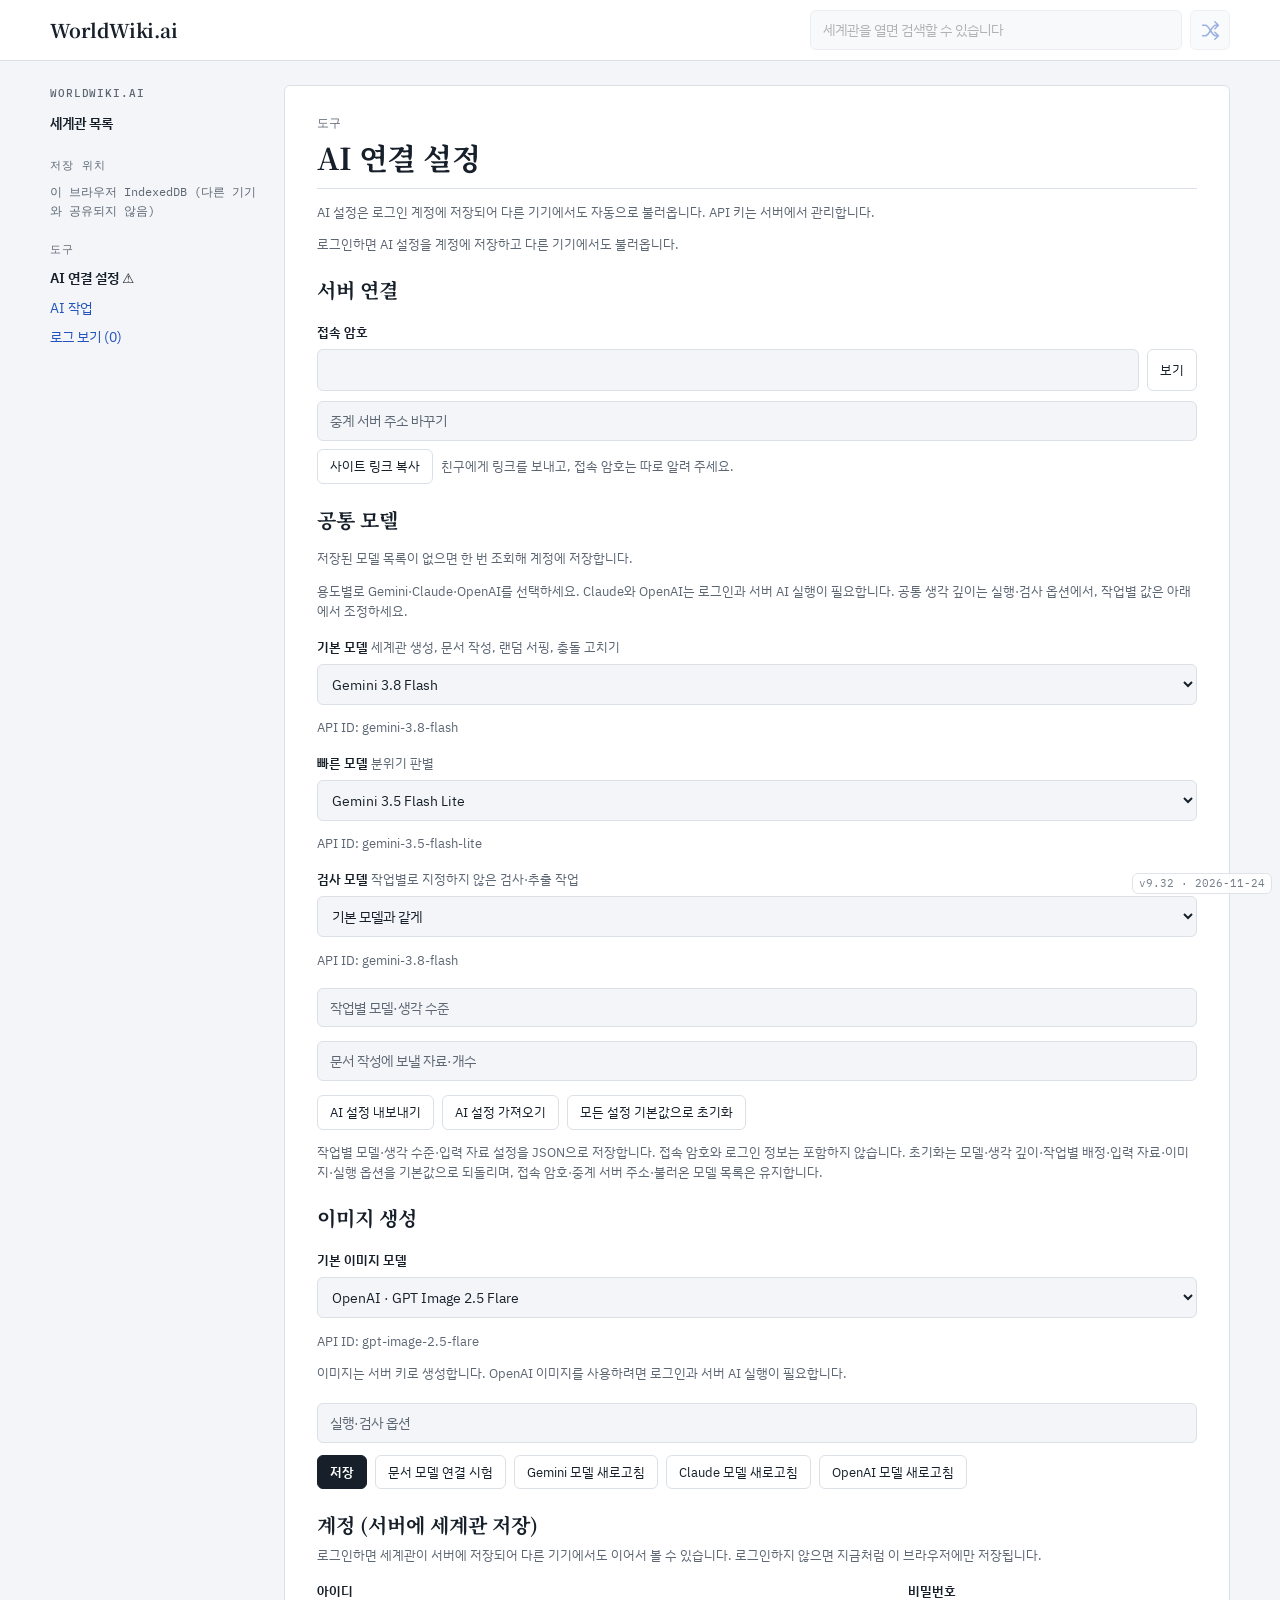
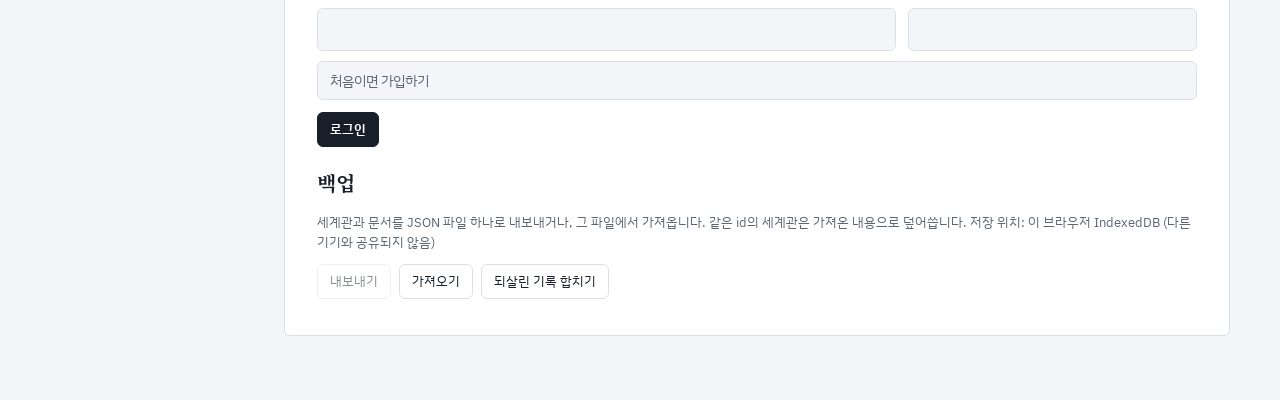
==== index.html @ 4fb93ee3 "v9.32: 대화 준비 다시(말을 나눈 뒤면 아는 것만, 첫마디뿐이면 처음부터) Co-Authored-By: Claude Opus 5.5 <noreply@anthropic.com>" ====
<!doctype html><html><head><meta charset=utf8><meta name=viewport content="width=device-width,initial-scale=1,viewport-fit=cover"><style>:root{color-scheme:light;box-sizing:border-box;padding-top:env(safe-area-inset-top,0px);padding-bottom:env(safe-area-inset-bottom,0px)}html{scroll-padding-top:env(safe-area-inset-top,0px)}body{margin:0;padding:0;font:14px -apple-system,BlinkMacSystemFont,sans-serif;background:#fff;color:#000}img{max-width:100%}[hidden]:not([hidden=until-found i]){display:none!important}</style></head><body>
<title>WorldWiki.ai</title>
<link rel="preconnect" href="https://fonts.googleapis.com">
<link rel="preconnect" href="https://fonts.gstatic.com" crossorigin>
<link rel="stylesheet" href="https://fonts.googleapis.com/css2?family=IBM+Plex+Mono:wght@400;500&family=IBM+Plex+Sans+KR:wght@400;500;600&family=Noto+Serif+KR:wght@600;700&display=swap">
<link rel="stylesheet" href="css/style.css?v=9.32">

<header class="top wrap">
  <div class="top-in">
    <button class="brand" id="brand" data-act="home" type="button" draggable="false"><b>WorldWiki.ai</b><span id="brandWorld" hidden></span></button>
    <form class="search" id="searchForm" autocomplete="off" role="search">
      <input id="q" type="search" placeholder="세계관을 열면 검색할 수 있습니다" aria-label="문서 검색 또는 새 문서 만들기" disabled>
      <button type="button" class="discovery-button" id="discoveryBtn" aria-label="랜덤 서핑" title="새 문서 랜덤 생성 · 길게 누르거나 두 번 누르면 내용 지정" disabled><svg viewBox="0 0 24 24" fill="none" stroke="currentColor" stroke-width="1.8" stroke-linecap="round" stroke-linejoin="round" aria-hidden="true"><path d="M3 6h3c5 0 7 12 12 12h3M17 14l4 4-4 4M3 18h3c2.5 0 4.3-3 6-6s3.5-6 6-6h3M17 2l4 4-4 4"/></svg></button>
      <div class="sugg" id="sugg" hidden></div>
    </form>
  </div>
</header>
<div class="wrap"><div class="shell" id="shell">
  <nav class="side" id="side" aria-label="세계관 탐색"></nav>
  <main id="main"><div class="sheet"><p class="note">불러오는 중…</p></div></main>
</div></div>
<div class="toast" id="toast" hidden></div>
<div class="ver" id="appVer" aria-hidden="true"></div>

<!-- 스크립트는 이 순서대로 불러온다. 뒤 파일은 앞 파일의 이름을 쓴다.
     ?v= 는 배포 뒤 브라우저가 옛 파일을 쓰지 않게 하는 값이다. js/core.js의 APP_VERSION을 올릴 때 함께 올린다. -->
<script src="js/core.js?v=9.32"></script>
<script src="js/cost.js?v=9.32"></script>
<script src="js/ai-settings.js?v=9.32"></script>
<script src="js/gemini.js?v=9.32"></script>
<script src="js/storage.js?v=9.32"></script>
<script src="js/settings-sync.js?v=9.32"></script>
<script src="js/model-catalog.js?v=9.32"></script>
<script src="js/state.js?v=9.32"></script>
<script src="js/jobs.js?v=9.32"></script>
<script src="js/recovery.js?v=9.32"></script>
<script src="js/pipeline-client.js?v=9.32"></script>
<script src="js/story-model.js?v=9.32"></script>
<script src="js/prompts.js?v=9.32"></script>
<script src="js/actions.js?v=9.32"></script>
<script src="js/consistency.js?v=9.32"></script>
<script src="js/ledger.js?v=9.32"></script>
<script src="js/fix.js?v=9.32"></script>
<script src="js/edit-source.js?v=9.32"></script>
<script src="js/prose.js?v=9.32"></script>
<script src="js/images.js?v=9.32"></script>
<script src="js/editor.js?v=9.32"></script>
<script src="js/story.js?v=9.32"></script>
<script src="js/story-chat.js?v=9.32"></script>
<script src="js/render.js?v=9.32"></script>
<script src="js/story-view.js?v=9.32"></script>
<script src="js/story-arc.js?v=9.32"></script>
<script src="js/discovery.js?v=9.32"></script>
<script src="js/events.js?v=9.32"></script>
<script src="js/link-select.js?v=9.32"></script>
<script src="js/categories.js?v=9.32"></script>
<script src="js/names.js?v=9.32"></script>
<script src="js/boot.js?v=9.32"></script>


</body></html>
---- css/style.css ----
/* Layout: wiki shell — sticky search bar, narrow navigation rail, white article sheet with floated infobox. Red links = 미작성 문서. */
:root{
  --paper:#F3F5F8; --sheet:#FFFFFF; --ink:#17202A; --muted:#5D6774; --line:#DBE0E7; --tint:#ECF0F5;
  --link:#2353BF; --red:#B4372B; --accent:#17202A; --on-accent:#FFFFFF;
  --warn-bg:#FFF3DC; --warn-fg:#7E4B00; --ok:#2E7A4C; --hl:#FFF4C2;
  --f-display:"Noto Serif KR","Nanum Myeongjo","Apple SD Gothic Neo",serif;
  --f-body:"IBM Plex Sans KR","Apple SD Gothic Neo","Malgun Gothic",system-ui,sans-serif;
  --f-mono:"IBM Plex Mono",ui-monospace,"SFMono-Regular",Menlo,monospace;
  --r:6px;
}
@media (prefers-color-scheme: dark){ :root:not([data-theme="light"]){
  --paper:#0E1217; --sheet:#151A21; --ink:#E4E9EF; --muted:#98A2AF; --line:#29313B; --tint:#1C232C;
  --link:#88A9FF; --red:#F08A7D; --accent:#E4E9EF; --on-accent:#0E1217;
  --warn-bg:#382A10; --warn-fg:#F2C47C; --ok:#6CC491; --hl:#3A3413; color-scheme:dark }}
:root[data-theme="dark"]{
  --paper:#0E1217; --sheet:#151A21; --ink:#E4E9EF; --muted:#98A2AF; --line:#29313B; --tint:#1C232C;
  --link:#88A9FF; --red:#F08A7D; --accent:#E4E9EF; --on-accent:#0E1217;
  --warn-bg:#382A10; --warn-fg:#F2C47C; --ok:#6CC491; --hl:#3A3413; color-scheme:dark }

*{box-sizing:border-box}
body{background:var(--paper);color:var(--ink);font-family:var(--f-body);font-size:14px;line-height:1.6;-webkit-font-smoothing:antialiased}
body::before{content:"";position:fixed;inset:0 0 auto;height:env(safe-area-inset-top,0px);z-index:10;background:var(--sheet)}
button,input,textarea,select{font:inherit;color:inherit}
a{color:var(--link)}
:focus-visible{outline:2px solid var(--link);outline-offset:2px}
.wrap{padding-left:max(16px,env(safe-area-inset-left,0px));padding-right:max(16px,env(safe-area-inset-right,0px))}

/* top bar */
.top{position:sticky;top:env(safe-area-inset-top,0px);z-index:5;background:var(--sheet);border-bottom:1px solid var(--line)}
.top-in{max-width:1180px;margin:0 auto;display:flex;align-items:center;gap:16px;padding-block:10px;flex-wrap:wrap}
.brand{display:flex;align-items:baseline;gap:10px;min-width:0;background:none;border:0;padding:0;cursor:pointer;text-align:left;-webkit-user-select:none;user-select:none;-webkit-user-drag:none;-webkit-touch-callout:none}
.brand b{font-family:var(--f-display);font-weight:700;font-size:19px;letter-spacing:-.01em;white-space:nowrap}
.brand span{font-family:var(--f-mono);font-size:11.5px;color:var(--muted);white-space:nowrap;overflow:hidden;text-overflow:ellipsis;max-width:40vw}
.search{display:flex;gap:8px;align-items:center;position:relative;margin-left:auto;flex:1 1 260px;max-width:420px}
.search input{flex:1;min-width:0;width:100%;border:1px solid var(--line);background:var(--paper);border-radius:var(--r);padding:8px 12px;font-size:14px}
.search input:disabled{opacity:.55}
.discovery-button{flex:none;width:40px;height:40px;display:grid;place-items:center;border:1px solid var(--line);border-radius:var(--r);background:var(--paper);color:var(--link);cursor:pointer;touch-action:manipulation;user-select:none;-webkit-touch-callout:none}
.discovery-button:disabled{opacity:.45;cursor:default}
.discovery-button svg{width:21px;height:21px;pointer-events:none}
.sugg{position:absolute;left:0;right:0;top:calc(100% + 4px);background:var(--sheet);border:1px solid var(--line);border-radius:var(--r);box-shadow:0 8px 24px rgb(0 0 0 / .12);overflow:hidden}
.sugg button{display:flex;justify-content:space-between;gap:12px;width:100%;text-align:left;background:none;border:0;padding:8px 12px;cursor:pointer}
.sugg button:hover,.sugg button:focus-visible{background:var(--tint)}
.sugg small{font-family:var(--f-mono);color:var(--muted);font-size:11px}

/* shell */
.shell{max-width:1180px;margin:0 auto;display:grid;grid-template-columns:210px minmax(0,1fr);gap:24px;padding-block:24px 64px}
.side{display:flex;flex-direction:column;gap:20px;font-size:13.5px}
.side h4{margin:0 0 6px;font-family:var(--f-mono);font-weight:500;font-size:11px;letter-spacing:.08em;text-transform:uppercase;color:var(--muted)}
.side ul{list-style:none;margin:0;padding:0;display:flex;flex-direction:column;gap:2px}
.side li button,.side li a{display:block;width:100%;text-align:left;background:none;border:0;padding:3px 0;cursor:pointer;color:var(--link);text-decoration:none;overflow:hidden;text-overflow:ellipsis;white-space:nowrap}
.side li button:hover{text-decoration:underline}
.side li button.cur{color:var(--ink);font-weight:600}
.stat{font-family:var(--f-mono);font-size:12px;color:var(--muted);display:flex;flex-direction:column;gap:2px}
.stat em{font-style:normal;color:var(--ink)}
.genpill{display:flex;align-items:center;gap:8px;font-size:12.5px;color:var(--muted)}
.genq ul{display:flex;flex-direction:column;gap:4px}
.genq li.genpill{gap:6px}
.genq .gq-st{flex:none;font-size:11.5px}
.genq .gq-n{flex:none;width:8px;text-align:center;font-family:var(--f-mono);font-size:11px}
.side .genq li button.gq-t{flex:1;min-width:0;width:auto;padding:2px 8px}
.side .genq li button.gq-x{flex:none;width:auto;padding:2px 6px;font-size:11.5px;color:var(--muted)}
.genq .gq-st.on{color:var(--link);font-weight:600}
.side .genq.work li .src{flex:none;font-size:11px}
.dot{width:8px;height:8px;border-radius:50%;background:var(--link);animation:pulse 1.2s ease-in-out infinite;flex:none}
@keyframes pulse{50%{opacity:.25}}
main{min-width:0}

/* sheet */
.sheet{background:var(--sheet);border:1px solid var(--line);border-radius:var(--r);padding:28px 32px 36px}
.crumb{font-family:var(--f-mono);font-size:11.5px;color:var(--muted);letter-spacing:.02em;display:flex;gap:10px;flex-wrap:wrap}
h1.t{font-family:var(--f-display);font-weight:700;font-size:30px;line-height:1.25;letter-spacing:-.015em;margin:6px 0 4px;text-wrap:balance;padding-bottom:12px;border-bottom:1px solid var(--line)}
.tools{display:flex;gap:8px;flex-wrap:wrap;margin:12px 0 4px}
.btn{display:inline-flex;align-items:center;gap:6px;border:1px solid var(--line);background:var(--sheet);border-radius:var(--r);padding:6px 12px;font-size:13px;cursor:pointer;color:var(--ink)}
.btn:hover{background:var(--tint)}
.btn:disabled{opacity:.5;cursor:not-allowed}
.btn.pri{background:var(--accent);color:var(--on-accent);border-color:var(--accent);font-weight:600}
.btn.pri:hover{opacity:.9}
.btn.dng{color:var(--red)}
.confirm{display:inline-flex;align-items:center;gap:8px;flex-wrap:wrap;font-size:13px;background:var(--tint);border-radius:var(--r);padding:4px 4px 4px 12px}

.article{font-size:15px;line-height:1.8}
.lead{margin:18px 0 0}
.infobox{float:right;width:340px;max-width:100%;margin:16px 0 16px 24px;border:1px solid var(--line);border-radius:var(--r);font-size:13px;line-height:1.55;overflow:hidden;background:var(--sheet)}
.infobox .ih{background:var(--tint);padding:10px 12px;font-family:var(--f-display);font-weight:700;font-size:15px;text-align:center}
.portrait{padding:10px;text-align:center;border-bottom:1px solid var(--line)}
.portrait img{display:block;width:100%;height:auto;margin:0 auto;object-fit:contain}
.image-open{display:block;width:100%;border:0;padding:0;background:none;cursor:zoom-in}
.image-viewer{border:1px solid var(--line);border-radius:var(--r);padding:12px;background:var(--sheet);color:var(--ink);width:min(96vw,1800px);height:92vh;height:92dvh;max-width:96vw;max-height:92dvh}
.image-viewer[open]{display:flex;flex-direction:column;gap:12px}
.image-viewer::backdrop{background:rgb(0 0 0 / .85)}
.image-viewer header{display:flex;align-items:center;gap:8px;flex-wrap:wrap;flex:none}
.image-viewer header strong{flex:1;min-width:0;overflow:hidden;text-overflow:ellipsis;white-space:nowrap}
.image-viewer .image-stage{flex:1;min-height:0;overflow:auto;display:flex;align-items:center;justify-content:center;overscroll-behavior:contain;touch-action:pan-x pan-y pinch-zoom}
.image-viewer .viewer-image{display:block;max-width:100%;max-height:100%;width:auto;height:auto;object-fit:contain;cursor:zoom-in}
.image-viewer.original .image-stage{display:block}
.image-viewer.original .viewer-image{max-width:none;max-height:none;margin:0 auto;cursor:zoom-out}
.portrait-menu{position:relative;align-self:flex-start}
.portrait-menu>summary{list-style:none}
.portrait-menu>summary::-webkit-details-marker{display:none}
.portrait-menu>summary::after{content:"▾";font-size:10px;color:var(--muted)}
.portrait-actions{position:absolute;top:calc(100% + 4px);left:0;z-index:4;min-width:170px;padding:6px;border:1px solid var(--line);border-radius:var(--r);background:var(--sheet);box-shadow:0 6px 20px rgb(0 0 0 / .12)}
.portrait-actions .btn{display:flex;width:100%;border:0;text-align:left}
.image-gen{margin:12px 0;padding:16px;border:1px solid var(--line);border-radius:var(--r);background:var(--paper);scroll-margin-top:140px}
.image-gen h3{margin:0 0 8px;font-size:16px}
.image-gen select{width:100%;padding:8px;border:1px solid var(--line);border-radius:var(--r);background:var(--sheet);color:var(--ink);font:inherit}
.image-gen .preview{display:block;max-height:640px;max-width:100%;margin:12px auto;object-fit:contain}
.section-edit{float:right;margin-left:12px;border:0;background:none;color:var(--link);font:12px var(--f-body);padding:5px 0;cursor:pointer}
.section-edit:disabled{color:var(--muted);cursor:default}
.section-ai{padding:12px;border:1px solid var(--line);border-radius:var(--r);margin:16px 0}
.prose-text{white-space:pre-wrap;overflow-wrap:anywhere;font-size:16px;line-height:2;margin:16px 0}
.prose-saved{margin-top:20px;border-top:1px solid var(--line);padding-top:12px}
.prose-saved details{margin:12px 0}
.image-gen .guide{white-space:pre-wrap;overflow-wrap:anywhere;margin:6px 0 12px;font-size:13px;color:var(--muted)}
.infobox .ity{font-family:var(--f-mono);font-size:11px;color:var(--muted);text-align:center;padding:4px 0 2px;border-bottom:1px solid var(--line)}
.infobox table{width:100%;border-collapse:collapse}
.infobox th,.infobox td{padding:6px 10px;border-top:1px solid var(--line);vertical-align:top;text-align:left}
.infobox tr:first-child th,.infobox tr:first-child td{border-top:0}
.infobox th{width:36%;font-weight:600;color:var(--muted);font-size:12.5px}
.toc{display:inline-block;border:1px solid var(--line);background:var(--paper);border-radius:var(--r);padding:10px 16px 12px;margin:20px 0 4px;font-size:13.5px;min-width:200px;max-width:100%}
.toc b{font-family:var(--f-mono);font-weight:500;font-size:11px;letter-spacing:.08em;color:var(--muted)}
.toc ol{margin:6px 0 0;padding-left:20px}
.toc button{background:none;border:0;padding:1px 0;cursor:pointer;color:var(--link);text-align:left}
.article h2{font-family:var(--f-display);font-weight:700;font-size:21px;line-height:1.35;margin:30px 0 8px;padding-bottom:6px;border-bottom:1px solid var(--line);text-wrap:balance;clear:none}
.article h2 .n{color:var(--link);margin-right:8px;font-variant-numeric:tabular-nums}
.article h3{font-size:16px;margin:18px 0 4px}
.article p{margin:0 0 12px}
.article ul{margin:0 0 12px;padding-left:22px}
.article del{color:var(--muted)}
.article ul ul{margin:2px 0 4px;padding-left:20px;list-style:circle}
.article blockquote{display:table;max-width:100%;margin:6px 0 16px;padding:12px 18px;border:1px dashed var(--line);border-radius:var(--r);background:var(--paper);font-family:var(--f-display);font-weight:600;font-size:15px;line-height:1.7}
.article blockquote cite{display:block;margin-top:8px;padding-top:6px;border-top:1px solid var(--line);font-family:var(--f-body);font-style:normal;font-weight:400;font-size:13px}
.article h3.sh{font-family:var(--f-display);font-weight:700;font-size:17px;margin:22px 0 6px;padding-bottom:4px;border-bottom:1px solid var(--line)}
.article h3.sh .n{color:var(--link);margin-right:8px;font-variant-numeric:tabular-nums}
.ed .ed-2{display:grid;grid-template-columns:minmax(0,1fr) minmax(0,2fr);gap:0 14px}
.ed textarea{font-size:14px;line-height:1.7}
.ed #edBody,.ed #edNavbox,.ed #edInfobox{font-family:var(--f-mono),var(--f-body);font-size:13.5px}
.ed-help{margin:8px 0 0;font-size:13px}
.ed-help summary{cursor:pointer;color:var(--link)}
.ed-help .kv{margin:8px 0 0;padding:10px 12px;border:1px solid var(--line);border-radius:var(--r);background:var(--paper)}
.ed-help dt{font-family:var(--f-mono);color:var(--ink)}
@media (max-width:560px){.ed .ed-2{grid-template-columns:minmax(0,1fr)}}
.cfpanel{margin:14px 0 4px;padding:14px;border:1px solid var(--warn-fg);border-radius:var(--r);background:var(--warn-bg);color:var(--ink);display:flex;flex-direction:column;gap:10px}
.cfpanel>b{color:var(--warn-fg)}
.cfpanel .note{margin:0}
.cf{background:var(--sheet);border:1px solid var(--line);border-radius:var(--r);padding:10px 12px;display:flex;flex-direction:column;gap:4px;font-size:13.5px}
.cf-h{font-weight:600}
.cf-old,.cf-new{display:grid;grid-template-columns:52px minmax(0,1fr);gap:8px}
.cf-old span,.cf-new span{font-family:var(--f-mono);font-size:11px;color:var(--muted);padding-top:2px}
.cf-old{color:var(--muted)}
.cf-ch{display:flex;gap:6px;align-items:center;margin-top:6px;font-size:13px}
.cf .txt{margin-top:2px}
.rwbox{margin:10px 0 4px;padding:12px 14px;border:1px solid var(--line);border-radius:var(--r);background:var(--paper);max-width:640px}
.rwbox .note{margin:8px 0 0}
.rels{clear:both;margin-top:28px}
.rels h3{font-family:var(--f-display);font-size:17px;margin:0 0 8px;padding-bottom:4px;border-bottom:1px solid var(--line)}
.rels ul{list-style:none;margin:0;padding:0;display:grid;grid-template-columns:repeat(auto-fill,minmax(230px,1fr));gap:10px}
.rels li{border:1px solid var(--line);border-radius:var(--r);padding:10px 12px;display:flex;flex-direction:column;gap:4px;font-size:13.5px;min-width:0}
.rels li.sup{opacity:.55}
.rels .rel-h{display:flex;flex-wrap:wrap;gap:6px 8px;align-items:baseline;font-weight:600}
.rels .rel-k{font-weight:400;font-size:12px;color:var(--muted);border:1px solid var(--line);border-radius:999px;padding:0 8px}
.rels p{margin:0;line-height:1.6}
.navbox{margin:12px 0 0;border:1px solid var(--line);border-radius:var(--r);overflow:hidden;background:var(--sheet)}
.navbox summary{display:flex;align-items:center;justify-content:center;gap:8px;padding:8px 12px;background:var(--tint);cursor:pointer;list-style:none;font-weight:600;font-size:14px;text-align:center}
.navbox summary::-webkit-details-marker{display:none}
.navbox .nb-n{font-family:var(--f-mono);font-weight:400;font-size:11px;color:var(--muted);border:1px solid var(--line);border-radius:999px;padding:0 7px}
.navbox .nb-tog::before{content:"[펼치기]";font-weight:400;font-size:12px;color:var(--link)}
.navbox[open] .nb-tog::before{content:"[접기]"}
.navbox .nb-old-tag{font-weight:400;font-size:11px;color:var(--muted);border:1px dashed var(--line);border-radius:999px;padding:0 7px}
.navbox .nb-src .cat{all:unset;color:var(--link);cursor:pointer;font:inherit}
.catidx .catlist .btn{align-self:flex-start}
.catidx .row{flex-wrap:wrap;gap:6px;align-items:center}
.catidx .row .txt{flex:1 1 160px;min-width:0;width:auto}
.nb-body{display:flex;flex-direction:column}
.nb-row{display:grid;grid-template-columns:minmax(90px,150px) minmax(0,1fr);border-top:1px solid var(--line)}
.nb-l{padding:8px 10px;background:var(--paper);font-weight:600;font-size:12.5px;color:var(--muted);border-right:1px solid var(--line)}
.nb-row ul{list-style:none;margin:0;padding:8px 12px;display:flex;flex-wrap:wrap;gap:4px 18px;font-size:13.5px;min-width:0}
.nb-row li{display:flex;flex-direction:column;line-height:1.35;min-width:0}
.nb-row li small{color:var(--muted);font-size:11.5px}
.nb-row li.me b{color:var(--ink)}
.nb-row.nb-one{grid-template-columns:minmax(0,1fr)}
.nb-src{border-top:1px solid var(--line);padding:6px 12px;font-size:12px;text-align:right}
@media (max-width:560px){.nb-row{grid-template-columns:minmax(0,1fr)}.nb-l{border-right:0;border-bottom:1px solid var(--line)}}
.nf-h{font-family:var(--f-display);font-weight:700;font-size:20px;margin:20px 0 4px}
.cats{display:flex;flex-wrap:wrap;gap:4px 0;align-items:center;margin:10px 0 0;padding:6px 10px;border:1px solid var(--line);border-radius:var(--r);font-size:13px}
.cats b{font-weight:600;margin-right:8px}
.cats .cat-idx{all:unset;cursor:pointer;font:inherit}
.cats .cat-idx:hover{text-decoration:underline}
.crumb .cat,.cats .cat{all:unset;color:var(--link);cursor:pointer;font:inherit}
.crumb .cat:hover,.cats .cat:hover{text-decoration:underline}
.crumb .cat:focus-visible,.cats .cat:focus-visible{outline:2px solid var(--link);outline-offset:2px;border-radius:2px}
.cats .cat+.cat::before{content:"|";color:var(--line);margin:0 8px;display:inline-block;text-decoration:none}
.catlist{list-style:none;margin:12px 0 18px;padding:0;display:grid;grid-template-columns:repeat(auto-fill,minmax(220px,1fr));gap:10px 22px}
.catlist li{display:flex;flex-direction:column;gap:2px;min-width:0;line-height:1.4}
.catlist small{color:var(--muted);font-size:12px;overflow-wrap:anywhere}
.toc ul{list-style:none;margin:6px 0 0;padding:0}
.toc li.sub{padding-left:22px}
.toc .n{color:var(--link);font-variant-numeric:tabular-nums}
.notice{display:flex;flex-direction:column;gap:4px;margin:16px 0 0;padding:10px 14px;border:1px solid var(--line);border-radius:var(--r);background:var(--tint);font-size:13.5px;line-height:1.6}
a.wl{text-decoration:none}
a.wl:hover{text-decoration:underline}
a.wl.new{color:var(--red);-webkit-touch-callout:none}
a.wl.new.pressing{-webkit-user-select:none;user-select:none}   /* 길게 누르는 동안에만 글자 선택을 막는다. 드래그 선택에는 빨간 링크도 들어간다 */
sup.fn a{font-size:11px;text-decoration:none;font-family:var(--f-mono)}
.fns{clear:both;margin-top:28px;padding-top:12px;border-top:1px solid var(--line);font-size:13px;color:var(--muted)}
.fns ol{padding-left:22px;margin:6px 0 0}
.fns li:target,.fns li.flash{background:var(--hl)}
.meta-foot{clear:both;margin-top:28px;display:flex;flex-direction:column;gap:10px;font-size:13px}
.meta-foot .box{border:1px solid var(--line);border-radius:var(--r);padding:8px 12px;background:var(--paper)}
.meta-foot b{font-weight:600;margin-right:6px}
.chips{display:inline-flex;gap:6px;flex-wrap:wrap}

.banner{border-radius:var(--r);padding:12px 14px;font-size:13.5px;margin:14px 0}
.banner.warn{background:var(--warn-bg);color:var(--warn-fg)}
.banner.ok{background:var(--tint);color:var(--ok)}
.banner ul{margin:6px 0 0;padding-left:18px}
.banner li{margin-bottom:4px}
.banner .sev{font-family:var(--f-mono);font-size:11px;font-weight:500;margin-right:6px}

/* generating */
.gen-live{font-family:var(--f-mono);font-size:12px;color:var(--muted);display:flex;gap:12px;flex-wrap:wrap;align-items:center}
.promise{margin:18px 0;border:1px dashed var(--line);border-radius:var(--r);padding:12px 14px;font-size:13.5px}
.promise h5{margin:0 0 6px;font-family:var(--f-mono);font-weight:500;font-size:11px;letter-spacing:.08em;color:var(--muted)}
.promise ul{margin:0;padding-left:18px}
.heads{margin:18px 0 0;padding:0;list-style:none;display:flex;flex-direction:column;gap:8px}
.heads li{font-family:var(--f-display);font-weight:600;font-size:17px;animation:in .3s ease-out}
@keyframes in{from{opacity:.2;transform:translateY(4px)}}
.sk{height:11px;border-radius:4px;background:var(--tint);margin:10px 0;animation:pulse 1.6s ease-in-out infinite}
.sk:nth-child(2){width:92%}.sk:nth-child(3){width:78%}.sk:nth-child(4){width:85%}

/* home */
.home{display:grid;grid-template-columns:minmax(0,1.15fr) minmax(0,1fr);gap:24px;align-items:start}
.home h2{font-family:var(--f-display);font-size:22px;margin:0 0 4px;text-wrap:balance}
.sub{color:var(--muted);margin:0 0 16px;max-width:60ch}
label.lb{display:block;font-weight:600;font-size:13px;margin:16px 0 6px}
input.txt{width:100%;border:1px solid var(--line);background:var(--paper);border-radius:var(--r);padding:9px 12px;font-size:14px}
textarea{width:100%;border:1px solid var(--line);background:var(--paper);border-radius:var(--r);padding:10px 12px;line-height:1.65;resize:vertical;font-size:14px}
.stabs{display:flex;flex-direction:column;gap:8px;margin:0 0 8px}
.stabs-row{display:flex;flex-wrap:wrap;align-items:center;gap:6px}
.stab{border:1px solid var(--line);background:var(--sheet);border-radius:999px;padding:4px 12px;font-size:12.5px;cursor:pointer;color:var(--ink)}
.stab:hover{background:var(--tint)}
.stab[aria-selected="true"]{background:var(--accent);color:var(--on-accent);border-color:var(--accent)}
.stab[data-stab="own"]{font-weight:600}
.dice{display:flex;flex-direction:column;gap:8px;margin:0 0 10px;padding:12px;border:1px solid var(--line);border-radius:var(--r);background:var(--paper)}
.die{display:grid;grid-template-columns:56px minmax(0,1fr) auto;gap:10px;align-items:center;background:var(--sheet);border:1px solid var(--line);border-radius:var(--r);padding:8px 10px}
.die-l{font-family:var(--f-mono);font-size:11px;color:var(--muted);letter-spacing:.06em}
.die-v{font-family:var(--f-display);font-weight:700;font-size:15.5px;line-height:1.4;min-width:0}
textarea.die-v{display:block;width:100%;border:1px solid transparent;border-radius:4px;background:transparent;padding:3px 6px;margin:-3px 0;color:var(--ink);resize:none;overflow:hidden;font-size:15.5px;line-height:1.4;field-sizing:content;word-break:keep-all}
textarea.die-v:hover{border-color:var(--line)}
textarea.die-v:focus{border-color:var(--link);background:var(--paper);outline:none}
.die-lock{border:1px solid var(--line);background:var(--sheet);border-radius:999px;padding:2px 10px;font-size:12px;cursor:pointer;color:var(--muted)}
.die-lock[aria-pressed="true"]{background:var(--accent);color:var(--on-accent);border-color:var(--accent)}
.whatif{margin:0 0 10px}
.wi-grid{display:grid;grid-template-columns:repeat(auto-fill,minmax(200px,1fr));gap:8px}
.wi{display:flex;flex-direction:column;gap:2px;text-align:left;border:1px solid var(--line);background:var(--sheet);border-radius:var(--r);padding:10px 12px;cursor:pointer;color:var(--ink);font-family:var(--f-display);font-weight:600;font-size:14.5px;line-height:1.45}
.wi span{font-family:var(--f-mono);font-weight:400;font-size:10.5px;color:var(--muted);letter-spacing:.08em}
.wi:hover:not(:disabled){border-color:var(--ink);background:var(--tint)}
.wi:disabled{opacity:.5;cursor:not-allowed}
.stab-sep{font-family:var(--f-mono);font-size:11px;color:var(--muted);letter-spacing:.06em;margin-right:4px}
.ex{display:flex;gap:6px;flex-wrap:wrap;margin-top:8px}
.chip{border:1px solid var(--line);background:var(--sheet);border-radius:999px;padding:4px 11px;font-size:12.5px;cursor:pointer;color:var(--ink)}
.chip:hover{background:var(--tint)}
.chip[aria-pressed="true"]{background:var(--accent);color:var(--on-accent);border-color:var(--accent)}
.row{display:flex;gap:10px;align-items:center;flex-wrap:wrap;margin-top:18px}
.note{font-size:12.5px;color:var(--muted)}
.job-list{display:grid;gap:10px;margin-top:18px}
.job-card{display:flex;align-items:center;justify-content:space-between;gap:12px;border:1px solid var(--line);border-radius:var(--r);padding:12px}
.job-card.selected{border-color:var(--accent);background:var(--tint)}
.job-card>div{min-width:0;display:grid;gap:4px;overflow-wrap:anywhere}
.job-card span,.job-card small{font-size:12px;color:var(--muted)}
.job-card button{flex-shrink:0}
.job-result{border:1px solid var(--line);border-radius:var(--r);padding:12px;overflow-wrap:anywhere}
.job-detail h2,.job-result>p{margin-top:0}
.job-text{white-space:pre-wrap;overflow-wrap:anywhere;line-height:1.8;max-height:65vh;overflow:auto}
.job-issue{border-left:2px solid var(--line);padding:8px 12px;margin-top:12px}
.wlist{display:flex;flex-direction:column;gap:10px}
.wcard{border:1px solid var(--line);background:var(--sheet);border-radius:var(--r);padding:14px 16px;display:flex;flex-direction:column;gap:6px}
.wcard button.open{background:none;border:0;padding:0;text-align:left;cursor:pointer;font-family:var(--f-display);font-weight:700;font-size:17px;color:var(--link)}
.wcard p{margin:0;color:var(--muted);font-size:13px}
.wcard .wm{display:flex;justify-content:space-between;align-items:center;gap:10px;flex-wrap:wrap;font-family:var(--f-mono);font-size:11.5px;color:var(--muted)}
.empty{border:1px dashed var(--line);border-radius:var(--r);padding:18px;color:var(--muted);font-size:13.5px}
.how{margin:22px 0 0;padding:0;list-style:none;display:grid;gap:10px;font-size:13px;color:var(--muted)}
.how li{display:grid;grid-template-columns:22px 1fr;gap:8px}
.how li span{font-family:var(--f-mono);color:var(--ink)}

/* canon */
.canon h2{font-family:var(--f-display);font-size:19px;margin:28px 0 8px}
.canon h2:first-of-type{margin-top:18px}
.tl{width:100%;border-collapse:collapse;font-size:13.5px}
.tl td{padding:6px 8px;border-top:1px solid var(--line);vertical-align:top}
.tl td:first-child{font-family:var(--f-mono);white-space:nowrap;color:var(--muted);width:1%;font-variant-numeric:tabular-nums}
.tl-edit td:first-child{white-space:normal;width:auto;font-family:inherit;color:inherit}
.tabs{display:flex;gap:6px;flex-wrap:wrap;margin:6px 0 10px}
details.ent{border-top:1px solid var(--line);padding:6px 0}
details.ent summary{cursor:pointer;display:flex;gap:10px;align-items:baseline;flex-wrap:wrap;list-style:none}
details.ent summary::-webkit-details-marker{display:none}
details.ent summary::before{content:"▸";color:var(--muted);font-size:11px}
details.ent[open] summary::before{content:"▾"}
details.ent .et{font-weight:600}
details.ent .em{font-family:var(--f-mono);font-size:11.5px;color:var(--muted)}
.st{font-family:var(--f-mono);font-size:10.5px;padding:1px 7px;border-radius:999px;border:1px solid var(--line)}
.st.on{color:var(--ok)} .st.off{color:var(--red)}
details.ent ul{margin:6px 0 4px 22px;padding:0;font-size:13.5px}
details.ent li{margin-bottom:3px}
.src{font-family:var(--f-mono);font-size:11px;color:var(--muted)}
.memo{margin:14px 0 4px;border:1px solid var(--line);border-radius:var(--r);background:var(--paper);font-size:13.5px}
.memo summary{display:flex;align-items:center;gap:8px;flex-wrap:wrap;padding:8px 12px;cursor:pointer;color:var(--muted);list-style:none}
.memo summary::-webkit-details-marker{display:none}
.memo summary .src{margin-left:auto}
.memo[open] summary{border-bottom:1px solid var(--line)}
.memo ul{margin:0;padding:10px 12px 10px 30px;display:flex;flex-direction:column;gap:8px}
.memo li{line-height:1.6}
.memo li.lo{color:var(--muted)}
.memo-why{display:block;font-size:12.5px;color:var(--muted)}
.memo-fix{padding:1px 10px;font-size:12px;margin-top:4px}
.memo-del{margin-left:8px;border:0;background:none;color:var(--link);font:12px var(--f-body);padding:2px 0;cursor:pointer;vertical-align:baseline}
.memo-del:hover{text-decoration:underline}
.memo-del:disabled{color:var(--muted);cursor:default;text-decoration:none}
.memo-dot{width:7px;height:7px;border-radius:50%;background:var(--line);flex:none}
.memo-dot.on{background:var(--warn-fg)}
.memo-foot{padding:0 12px 12px 30px}
.fx-list{display:flex;flex-direction:column;gap:8px;margin:14px 0}
.fx-pick{display:flex;gap:10px;align-items:flex-start;padding:10px 12px;border:1px solid var(--line);border-radius:var(--r);background:var(--paper);cursor:pointer;line-height:1.6;font-size:14px}
.fx-pick input{margin-top:5px;flex:none}
.fx-ed{display:flex;flex-direction:column;gap:6px;padding:10px 12px;border:1px solid var(--line);border-radius:var(--r);background:var(--paper);font-size:14px;line-height:1.6}
.fx-ed.off{opacity:.55}
.fx-ed del{color:var(--muted)}
.fx-on{display:flex;gap:8px;align-items:center;flex-wrap:wrap;font-weight:600;font-size:13px}
.memo-line{display:flex;align-items:center;gap:8px;margin:12px 0 0;font-size:12.5px;color:var(--muted)}
.logpre{white-space:pre-wrap;word-break:break-all;font-family:var(--f-mono);font-size:12px;line-height:1.7;background:var(--paper);border:1px solid var(--line);border-radius:var(--r);padding:12px 14px;margin:14px 0 0;max-height:65vh;overflow:auto;-webkit-user-select:text;user-select:text}
.seedbox{white-space:pre-wrap;background:var(--paper);border:1px solid var(--line);border-radius:var(--r);padding:10px 12px;font-size:13.5px}
.kv{display:grid;grid-template-columns:max-content 1fr;gap:4px 14px;font-size:13.5px}
.kv dt{color:var(--muted)} .kv dd{margin:0}

.ver{position:fixed;right:calc(8px + env(safe-area-inset-right,0px));bottom:calc(6px + env(safe-area-inset-bottom,0px));z-index:5;font:11px/1.4 var(--f-mono);color:var(--muted);background:var(--sheet);border:1px solid var(--line);border-radius:var(--r);padding:2px 6px;opacity:.85;pointer-events:none;user-select:none}
@media print{.ver{display:none}}
.toast{position:fixed;left:50%;bottom:calc(20px + env(safe-area-inset-bottom,0px));transform:translateX(-50%);background:var(--accent);color:var(--on-accent);padding:10px 16px;border-radius:var(--r);font-size:13.5px;box-shadow:0 8px 24px rgb(0 0 0 / .2);z-index:20;max-width:calc(100vw - 32px)}
.selpop{position:fixed;z-index:21;display:none;border:1px solid var(--line);background:var(--sheet);color:var(--red);border-radius:var(--r);padding:6px 12px;font-size:13px;font-weight:600;cursor:pointer;box-shadow:0 6px 18px rgb(0 0 0 / .16);white-space:nowrap}
.selpop.blue{color:var(--link)}
.toast button{background:none;border:0;color:inherit;text-decoration:underline;cursor:pointer;margin-left:8px;padding:0}

@media (max-width:900px){
  .shell{grid-template-columns:minmax(0,1fr);gap:16px;padding-block:16px 48px}
  .side{flex-direction:row;flex-wrap:wrap;gap:12px 24px}
  .side section{min-width:0}
  .side .rec{display:none}
  .home{grid-template-columns:minmax(0,1fr)}
}
@media (max-width:680px){
  .sheet{padding:20px 16px 28px}
  .infobox{float:none;width:100%;margin:16px 0}
  h1.t{font-size:25px}
  .brand span{display:none}
}
.prov{font-family:var(--f-mono);font-size:10.5px;font-weight:500;color:var(--on-accent);background:var(--accent);border-radius:999px;padding:1px 7px;align-self:center}
.gset .row{display:flex;gap:8px;flex-wrap:wrap;align-items:center;margin-top:12px}
.gset .two{display:grid;grid-template-columns:minmax(0,2fr) minmax(0,1fr);gap:0 12px}
.gset select{width:100%;border:1px solid var(--line);background:var(--paper);border-radius:var(--r);padding:9px 10px;font-size:14px}
.gset .keyrow{display:flex;gap:8px}
.gset .keyrow input{flex:1;min-width:0}
.gset .res{margin:10px 0 0;font-size:13px}
@media (max-width:560px){.gset .two{grid-template-columns:minmax(0,1fr)}}
/* story mode */
.chb{display:inline-block;font-family:var(--f-mono);font-size:11px;font-weight:500;line-height:1.6;color:var(--on-accent);background:var(--accent);border-radius:999px;padding:0 8px;margin-right:8px;vertical-align:3px}
.toc .chb{font-size:10px;margin:0 4px 0 0;vertical-align:1px}
.article h2.chnew{background:var(--hl);border-radius:4px;padding-left:6px}
.stcard{margin:14px 0 4px;padding:14px 16px;border:1px solid var(--line);border-left:3px solid var(--link);border-radius:var(--r);background:var(--paper);font-size:13.5px;line-height:1.65}
.stcard h3{margin:0 0 4px;font-family:var(--f-display);font-size:17px}
.stcard h4{margin:12px 0 4px;font-family:var(--f-mono);font-weight:500;font-size:11px;letter-spacing:.08em;color:var(--muted)}
.stcard p{margin:0}
.stcard ul{margin:0;padding-left:18px}
.stcard li{margin-bottom:3px}
.story-side .btn{width:100%;justify-content:center;margin-top:8px}
.story-side .stat{margin-bottom:4px}
.story-side details summary{cursor:pointer;color:var(--link)}
.story-side details ul{margin-top:4px;padding-left:4px}
.adv-list{list-style:none;margin:8px 0 4px;padding:0;display:flex;flex-direction:column;gap:6px}
.adv-list li{display:flex;justify-content:space-between;gap:10px;flex-wrap:wrap;border:1px solid var(--line);border-radius:var(--r);padding:8px 12px;background:var(--paper);font-size:13.5px}
.adv-list .src{white-space:nowrap}
.ep-ch{border-top:1px solid var(--line);padding:14px 0 6px}
.ep-ch h3{margin:0 0 2px;font-family:var(--f-display);font-size:18px}
.ep-ch p{margin:6px 0 0}
.ep-ch ul{margin:6px 0 0;padding-left:18px;font-size:13.5px}
.cast{display:flex;flex-direction:column;gap:8px;margin:0 0 8px}
.cast-row{display:grid;grid-template-columns:minmax(0,1fr) minmax(0,1.4fr) auto;gap:6px;padding:10px;border:1px solid var(--line);border-radius:var(--r);background:var(--paper)}
.cast-row textarea{grid-column:1 / -1;min-height:0}
.cast-row input.txt,.cast-row textarea{background:var(--sheet)}
@media (max-width:560px){.cast-row{grid-template-columns:minmax(0,1fr) auto}.cast-row .cast-rel{grid-column:1 / -1;grid-row:2}}
@media (prefers-reduced-motion:reduce){*{animation:none!important}}
.angles{margin:8px 0 0;padding:0;list-style:none;display:flex;flex-direction:column;gap:12px}
.angles li{border:1px solid var(--line);border-radius:var(--r);padding:8px 10px;background:var(--paper)}
.angles li .src{display:block;margin-top:4px}
.angles li .row{margin-top:6px}
.angles li.off .txt{opacity:.55}

/* 문서 생성 사용량 */
.doc-cost{margin:14px 0;font-size:13px}.doc-cost summary{cursor:pointer;line-height:1.6}.cost-body{padding:0 12px 10px;overflow-wrap:anywhere}.cost-body ul{padding:0;list-style:none}.cost-body li{display:flex;gap:12px;justify-content:space-between;padding:5px 0;border-bottom:1px solid var(--line)}.cost-body li span:last-child{flex-shrink:0}.cost-body .note{line-height:1.6}@media(max-width:560px){.cost-body li{display:block}.cost-body li span{display:block}}

/* AI 작업별 배정과 작성 입력 설정 */
.ai-task { padding: 10px 0 14px; border-bottom: 1px solid var(--line); }
.ai-task .lb { margin-top: 0; }
.ai-task select { width: 100%; min-width: 0; }
.ai-input { display:flex; align-items:center; justify-content:space-between; gap:12px; padding:8px 0; }
.ai-input > label:first-child { flex:1; }
.ai-input > label:last-child:not(:first-child) { display:flex;align-items:center;gap:4px;white-space:nowrap; }
@media(max-width:480px) { .ai-input { flex-wrap:wrap; } .ai-input > label:first-child { min-width:65%; } }
.job-diag{margin:14px 0;font-size:13px}.job-diag summary{cursor:pointer;line-height:1.6}.job-diag li small{color:var(--muted);line-height:1.5}.job-diag li.diag-bad small{color:var(--red)}.job-diag li.diag-warn small{color:var(--warn-fg)}
.looks-box input{width:100%;box-sizing:border-box}

/* 스토리 대화: 기록만 스크롤하고 입력창은 하단에 유지한다. */
.sr-only{position:absolute;width:1px;height:1px;padding:0;margin:-1px;overflow:hidden;clip:rect(0,0,0,0);white-space:nowrap;border:0}
.story-talk{display:flex;flex-direction:column;height:calc(100dvh - 130px);min-height:480px;background:var(--sheet);border:1px solid var(--line);border-radius:14px;overflow:hidden}
.talk-header{flex:none;padding:18px 20px 10px;border-bottom:1px solid var(--line);background:var(--sheet)}
.talk-heading{display:flex;align-items:center;gap:12px}
.talk-back.btn{border:0;font-size:24px;padding:0 6px}
.talk-title{flex:1;min-width:0}
.talk-title h1{font:600 18px/1.4 var(--f-body);margin:0;overflow:hidden;text-overflow:ellipsis;white-space:nowrap}
.talk-title>span{font-size:12px;color:var(--muted)}
.talk-next{white-space:nowrap}
.talk-contacts{display:flex;gap:8px;overflow-x:auto;padding:14px 0 6px;scrollbar-width:thin}
.talk-contacts button{flex:none;display:flex;align-items:center;gap:6px;border:1px solid var(--line);border-radius:20px;background:transparent;padding:6px 12px;font-size:13px;cursor:pointer}
.talk-contacts button[aria-pressed=true]{border-color:var(--link);color:var(--link);background:var(--tint);font-weight:600}
.talk-contacts small{color:var(--muted);font-size:11px}
.talk-messages{flex:1;min-height:0;overflow-y:auto;overscroll-behavior:contain;padding:20px;background:var(--paper);scrollbar-width:thin}
.talk-chapter h2{text-align:center;font:12px var(--f-body);color:var(--muted);border:0;margin:12px 0 24px}
.talk-message{display:flex;flex-direction:column;align-items:flex-start;max-width:84%;margin:0 0 18px}
.talk-message.talk-self{margin-left:auto;align-items:flex-end}
.talk-speaker{font-size:12px;color:var(--muted);margin:0 0 5px 3px}
.talk-bubble{padding:11px 15px;border-radius:16px 16px 16px 4px;line-height:1.7;white-space:pre-wrap;overflow-wrap:anywhere;background:var(--sheet);border:1px solid var(--line)}
.talk-self .talk-bubble{border:0;border-radius:16px 16px 4px 16px;background:#275BD4;color:#fff}
.talk-empty{display:flex;flex-direction:column;justify-content:center;align-items:center;min-height:100%;text-align:center;color:var(--muted);font-size:13px}
.talk-empty>span{font-size:36px;color:var(--line)}
.talk-composer{flex:none;padding:12px 16px;background:var(--sheet);border-top:1px solid var(--line)}
.talk-input-row{display:flex;gap:10px;align-items:flex-end}
.story-talk textarea{flex:1;min-width:0;max-height:120px;width:100%;min-height:44px;resize:none;border:1px solid var(--line);border-radius:22px;padding:10px 16px;background:var(--paper);font-size:16px;line-height:22px;margin:0}
.talk-send{flex:none;width:44px;height:44px;border:0;border-radius:50%;background:#275BD4;color:#fff;cursor:pointer;font-size:25px;line-height:1;touch-action:manipulation}
.talk-send:disabled{opacity:.4;cursor:default}
.talk-progress,.talk-unavailable{font-size:12px;color:var(--muted);margin:0 0 8px}
.talk-unavailable{color:var(--red)}
.talk-error{font-size:12px;color:var(--red);margin:0 0 8px}
.talk-actions:empty{display:none}
.talk-actions{display:flex;gap:8px;margin-top:8px}
.story-chat-open .ver{display:none}
@media(max-width:700px){
  body.story-chat-open{overflow:hidden}
  .story-chat-open .top,.story-chat-open #side{display:none}
  .story-chat-open .shell{display:block;padding:0}
  .story-talk{position:fixed;top:var(--talk-top,0px);left:0;right:0;height:var(--talk-height,100dvh);min-height:0;z-index:8;border:0;border-radius:0;padding-top:env(safe-area-inset-top,0px)}
  .talk-header{padding:10px 14px 8px}
  .talk-messages{padding:16px 14px}
  .talk-composer{padding:10px 12px max(12px,env(safe-area-inset-bottom,0px))}
  .talk-title h1{font-size:17px}
  .talk-message{max-width:88%}
}

.talk-document{display:flex;gap:10px;align-items:center;flex-wrap:wrap;margin-bottom:10px}
.talk-document p{font-size:13px;color:var(--muted);margin:0}
/* 세계관 만들기: 분위기 조절 */
.prefs{margin:10px 0 4px;border:1px solid var(--line);border-radius:8px;padding:6px 10px;background:var(--sheet)}
.prefs summary{cursor:pointer;font-weight:600;font-size:13.5px;padding:2px 0}
.pref-ax{display:flex;align-items:center;flex-wrap:wrap;gap:4px;margin:8px 0}
.pref-nm{min-width:64px;font-size:12.5px;font-weight:600}
.pref-end{font-size:11.5px;color:var(--muted)}
.pref-lv,.pref-auto{border:1px solid var(--line);background:var(--sheet);color:var(--ink);border-radius:6px;min-width:30px;padding:3px 6px;font-size:12px;cursor:pointer}
.pref-auto{margin-right:6px}
@media (max-width:520px){.pref-br{flex-basis:100%;height:0}.pref-ax:not(.pref-avoid) .pref-end:first-of-type{margin-left:0}}
.pref-lv[aria-pressed="true"],.pref-auto[aria-pressed="true"],.pref-avoid .stab[aria-pressed="true"]{background:var(--accent);color:var(--on-accent);border-color:var(--accent)}
.prefs #avoidIn{margin:2px 0 6px}
/* 대화: 현재 위치와 목록에 없는 인물 찾기 */
.talk-find{display:flex;flex-wrap:wrap;gap:8px;align-items:center;padding:0 0 8px}
.talk-find .txt{max-width:260px;margin:0}
.entry-people .stab small{color:var(--muted);font-weight:400}
[data-entry-pick][aria-pressed="true"],[data-entry-mode][aria-pressed="true"]{background:var(--accent);color:var(--on-accent);border-color:var(--accent)}
[data-entry-pick][aria-pressed="true"] small{color:inherit}
[data-entry-pick]:disabled{opacity:.45;cursor:not-allowed}
/* 대화 프사 */
.avatar{display:inline-grid;place-items:center;flex:none;border-radius:50%;object-fit:cover;object-position:50% 20%;background:var(--tint);color:var(--muted);font-weight:600;overflow:hidden}
.avatar.lg{width:44px;height:44px;font-size:17px}
.avatar.md{width:38px;height:38px;font-size:15px}
.avatar.sm{width:28px;height:28px;font-size:12px;margin-left:-6px}
.avatar.xs{width:20px;height:20px;font-size:10px;margin-right:6px;vertical-align:middle}
.talk-face{border:0;background:none;padding:0;cursor:pointer;border-radius:50%;flex:none}
.talk-face:focus-visible{outline:2px solid var(--link);outline-offset:2px}
.talk-speaker{display:inline-flex;align-items:center}
.talk-doc{border:0;background:none;padding:0;font:inherit;color:var(--link);cursor:pointer;text-decoration:underline;text-underline-offset:2px}
.talk-undo{display:flex;justify-content:flex-end;margin:0 0 4px}
.talk-undo .btn{font-size:12px;padding:2px 10px}
.talk-end{text-align:center;font-size:12px;color:var(--muted,#8a8f98);margin:6px 0 14px}
/* 대화 화면 촘촘하게: 머리말을 줄이고, 상대 프사를 말풍선 왼쪽에 둔다 */
.talk-title>span{display:block;white-space:nowrap;overflow:hidden;text-overflow:ellipsis}
.talk-contacts{padding:10px 0 4px}
.talk-contacts button{padding:4px 12px 4px 10px}
.talk-find-chip{color:var(--muted)}
.talk-find{padding:4px 0 6px;flex-wrap:nowrap}
.talk-find .txt{flex:1;max-width:none}
.talk-chapter h2{margin:4px 0 14px}
.talk-message{margin:0 0 12px}
.talk-message.talk-other{display:grid;grid-template-columns:38px minmax(0,1fr);column-gap:8px;align-items:start;max-width:92%}
.talk-other>.avatar{grid-row:1/span 2}
.talk-other>.talk-speaker{grid-column:2;margin:1px 0 4px 3px}
.talk-other>.talk-bubble{grid-column:2;justify-self:start}
.talk-other>.talk-bubble+*{grid-column:2}
@media(max-width:700px){
  .talk-header{padding:6px 12px 4px}
  .talk-contacts{padding:8px 0 4px}
  .talk-messages{padding:12px 12px}
  .talk-composer{padding:8px 10px max(8px,env(safe-area-inset-bottom,0px))}
  .talk-message.talk-other{max-width:94%}
}
/* 말/행동 전환과 행동 말풍선, 상황 채널 */
.talk-mode{flex:none;height:44px;min-width:52px;border:1px solid var(--line);border-radius:22px;background:var(--paper);color:var(--muted);font-size:13px;font-weight:600;cursor:pointer}
.talk-mode[aria-pressed=true]{border-color:#275BD4;color:#275BD4}
.talk-act .talk-bubble{background:transparent;color:var(--ink);border:1px dashed #275BD4;font-style:italic}
.avatar.scene{background:var(--tint);color:var(--link)}
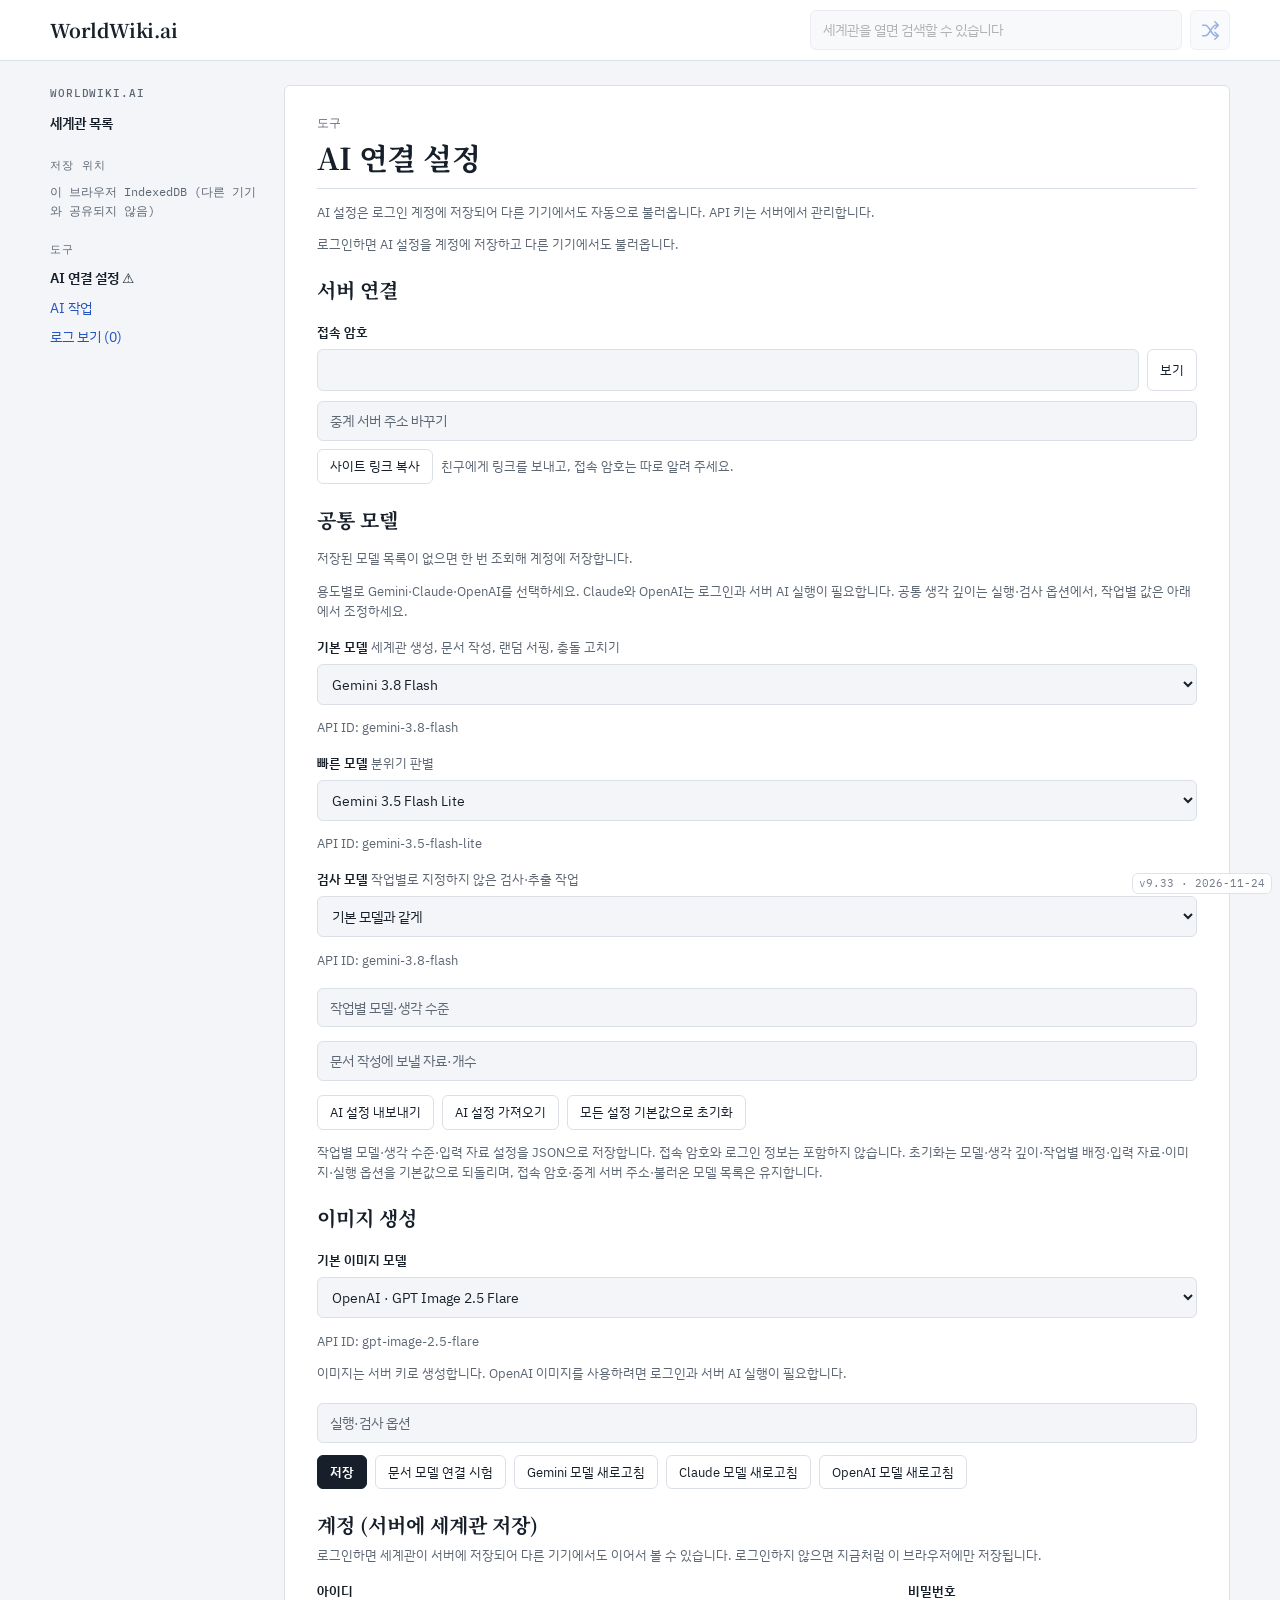
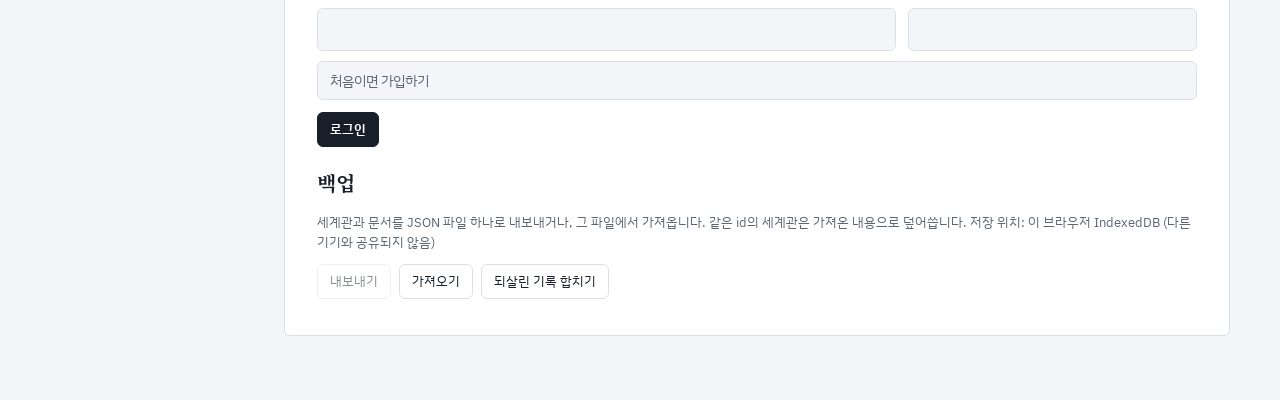
==== commit befb3c4b: "v9.33: 장마다 바깥으로 알려진 소식(news)을 정리해 모든 인물 대화에 공통으로 준다 Co-Authored-By: Claude Opus 5.5 <noreply@anthrop" ====
--- a/index.html
+++ b/index.html
@@ -3,7 +3,7 @@
 <link rel="preconnect" href="https://fonts.googleapis.com">
 <link rel="preconnect" href="https://fonts.gstatic.com" crossorigin>
 <link rel="stylesheet" href="https://fonts.googleapis.com/css2?family=IBM+Plex+Mono:wght@400;500&family=IBM+Plex+Sans+KR:wght@400;500;600&family=Noto+Serif+KR:wght@600;700&display=swap">
-<link rel="stylesheet" href="css/style.css?v=9.32">
+<link rel="stylesheet" href="css/style.css?v=9.33">
 
 <header class="top wrap">
   <div class="top-in">
@@ -24,38 +24,38 @@
 
 <!-- 스크립트는 이 순서대로 불러온다. 뒤 파일은 앞 파일의 이름을 쓴다.
      ?v= 는 배포 뒤 브라우저가 옛 파일을 쓰지 않게 하는 값이다. js/core.js의 APP_VERSION을 올릴 때 함께 올린다. -->
-<script src="js/core.js?v=9.32"></script>
-<script src="js/cost.js?v=9.32"></script>
-<script src="js/ai-settings.js?v=9.32"></script>
-<script src="js/gemini.js?v=9.32"></script>
-<script src="js/storage.js?v=9.32"></script>
-<script src="js/settings-sync.js?v=9.32"></script>
-<script src="js/model-catalog.js?v=9.32"></script>
-<script src="js/state.js?v=9.32"></script>
-<script src="js/jobs.js?v=9.32"></script>
-<script src="js/recovery.js?v=9.32"></script>
-<script src="js/pipeline-client.js?v=9.32"></script>
-<script src="js/story-model.js?v=9.32"></script>
-<script src="js/prompts.js?v=9.32"></script>
-<script src="js/actions.js?v=9.32"></script>
-<script src="js/consistency.js?v=9.32"></script>
-<script src="js/ledger.js?v=9.32"></script>
-<script src="js/fix.js?v=9.32"></script>
-<script src="js/edit-source.js?v=9.32"></script>
-<script src="js/prose.js?v=9.32"></script>
-<script src="js/images.js?v=9.32"></script>
-<script src="js/editor.js?v=9.32"></script>
-<script src="js/story.js?v=9.32"></script>
-<script src="js/story-chat.js?v=9.32"></script>
-<script src="js/render.js?v=9.32"></script>
-<script src="js/story-view.js?v=9.32"></script>
-<script src="js/story-arc.js?v=9.32"></script>
-<script src="js/discovery.js?v=9.32"></script>
-<script src="js/events.js?v=9.32"></script>
-<script src="js/link-select.js?v=9.32"></script>
-<script src="js/categories.js?v=9.32"></script>
-<script src="js/names.js?v=9.32"></script>
-<script src="js/boot.js?v=9.32"></script>
+<script src="js/core.js?v=9.33"></script>
+<script src="js/cost.js?v=9.33"></script>
+<script src="js/ai-settings.js?v=9.33"></script>
+<script src="js/gemini.js?v=9.33"></script>
+<script src="js/storage.js?v=9.33"></script>
+<script src="js/settings-sync.js?v=9.33"></script>
+<script src="js/model-catalog.js?v=9.33"></script>
+<script src="js/state.js?v=9.33"></script>
+<script src="js/jobs.js?v=9.33"></script>
+<script src="js/recovery.js?v=9.33"></script>
+<script src="js/pipeline-client.js?v=9.33"></script>
+<script src="js/story-model.js?v=9.33"></script>
+<script src="js/prompts.js?v=9.33"></script>
+<script src="js/actions.js?v=9.33"></script>
+<script src="js/consistency.js?v=9.33"></script>
+<script src="js/ledger.js?v=9.33"></script>
+<script src="js/fix.js?v=9.33"></script>
+<script src="js/edit-source.js?v=9.33"></script>
+<script src="js/prose.js?v=9.33"></script>
+<script src="js/images.js?v=9.33"></script>
+<script src="js/editor.js?v=9.33"></script>
+<script src="js/story.js?v=9.33"></script>
+<script src="js/story-chat.js?v=9.33"></script>
+<script src="js/render.js?v=9.33"></script>
+<script src="js/story-view.js?v=9.33"></script>
+<script src="js/story-arc.js?v=9.33"></script>
+<script src="js/discovery.js?v=9.33"></script>
+<script src="js/events.js?v=9.33"></script>
+<script src="js/link-select.js?v=9.33"></script>
+<script src="js/categories.js?v=9.33"></script>
+<script src="js/names.js?v=9.33"></script>
+<script src="js/boot.js?v=9.33"></script>
 
 
 </body></html>
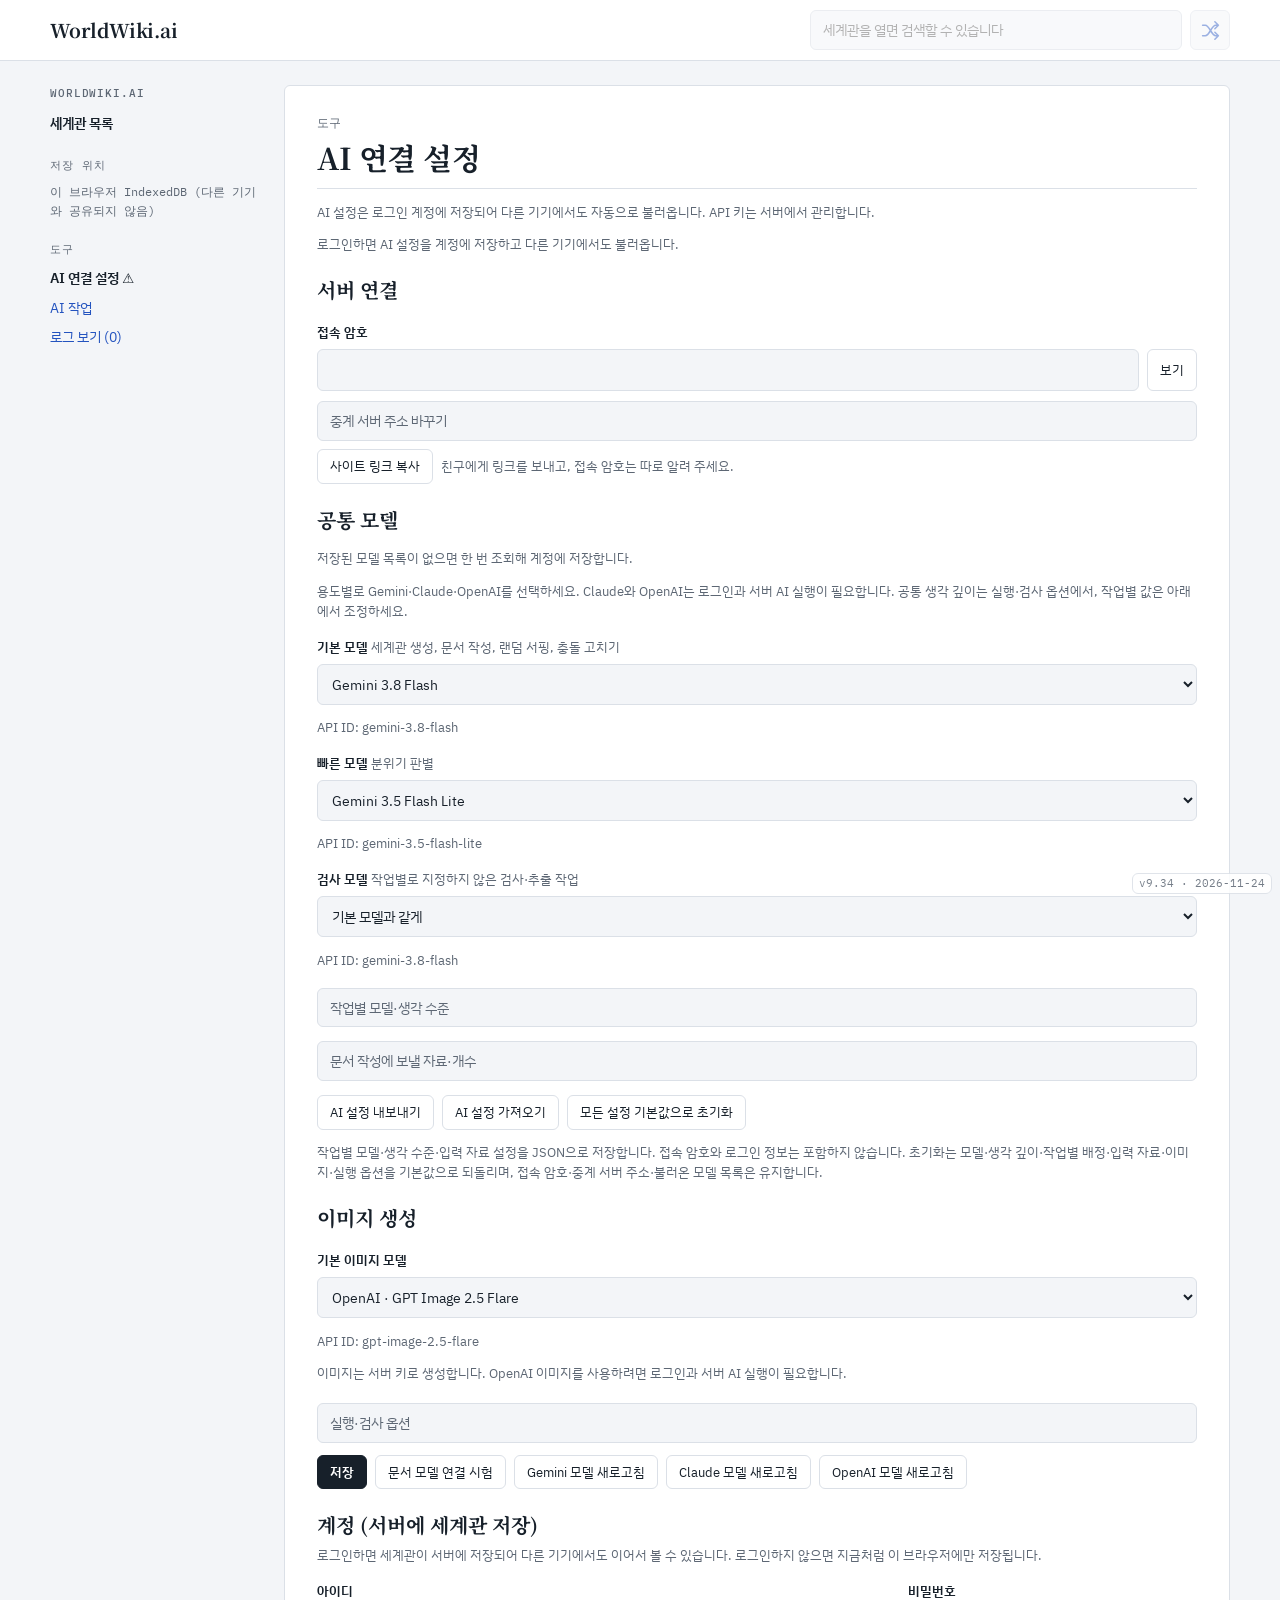
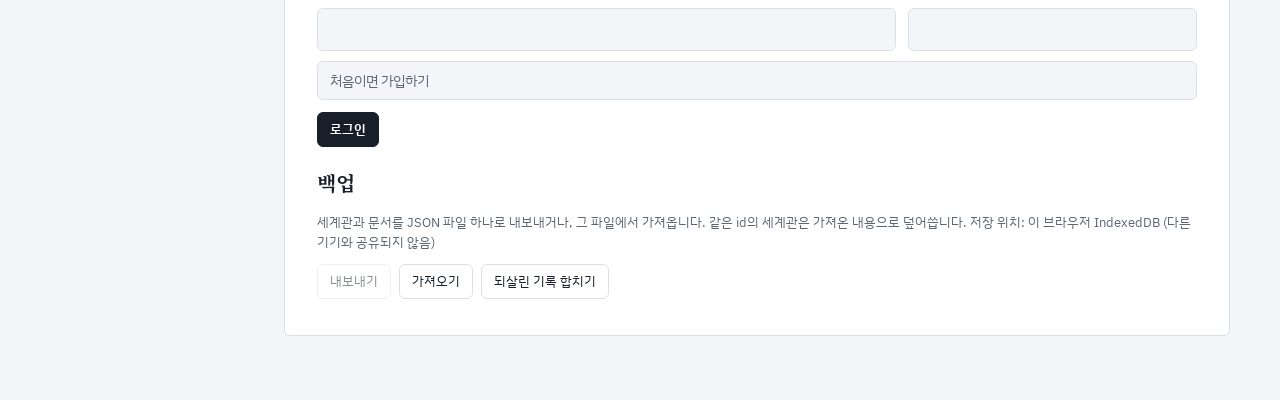
==== commit 73f77f16: "v9.34: 알려진 소식을 보고서처럼 되읊지 않고 자기 입말과 감정으로 Co-Authored-By: Claude Opus 5.5 <noreply@anthropic.com> Clau" ====
--- a/index.html
+++ b/index.html
@@ -3,7 +3,7 @@
 <link rel="preconnect" href="https://fonts.googleapis.com">
 <link rel="preconnect" href="https://fonts.gstatic.com" crossorigin>
 <link rel="stylesheet" href="https://fonts.googleapis.com/css2?family=IBM+Plex+Mono:wght@400;500&family=IBM+Plex+Sans+KR:wght@400;500;600&family=Noto+Serif+KR:wght@600;700&display=swap">
-<link rel="stylesheet" href="css/style.css?v=9.33">
+<link rel="stylesheet" href="css/style.css?v=9.34">
 
 <header class="top wrap">
   <div class="top-in">
@@ -24,38 +24,38 @@
 
 <!-- 스크립트는 이 순서대로 불러온다. 뒤 파일은 앞 파일의 이름을 쓴다.
      ?v= 는 배포 뒤 브라우저가 옛 파일을 쓰지 않게 하는 값이다. js/core.js의 APP_VERSION을 올릴 때 함께 올린다. -->
-<script src="js/core.js?v=9.33"></script>
-<script src="js/cost.js?v=9.33"></script>
-<script src="js/ai-settings.js?v=9.33"></script>
-<script src="js/gemini.js?v=9.33"></script>
-<script src="js/storage.js?v=9.33"></script>
-<script src="js/settings-sync.js?v=9.33"></script>
-<script src="js/model-catalog.js?v=9.33"></script>
-<script src="js/state.js?v=9.33"></script>
-<script src="js/jobs.js?v=9.33"></script>
-<script src="js/recovery.js?v=9.33"></script>
-<script src="js/pipeline-client.js?v=9.33"></script>
-<script src="js/story-model.js?v=9.33"></script>
-<script src="js/prompts.js?v=9.33"></script>
-<script src="js/actions.js?v=9.33"></script>
-<script src="js/consistency.js?v=9.33"></script>
-<script src="js/ledger.js?v=9.33"></script>
-<script src="js/fix.js?v=9.33"></script>
-<script src="js/edit-source.js?v=9.33"></script>
-<script src="js/prose.js?v=9.33"></script>
-<script src="js/images.js?v=9.33"></script>
-<script src="js/editor.js?v=9.33"></script>
-<script src="js/story.js?v=9.33"></script>
-<script src="js/story-chat.js?v=9.33"></script>
-<script src="js/render.js?v=9.33"></script>
-<script src="js/story-view.js?v=9.33"></script>
-<script src="js/story-arc.js?v=9.33"></script>
-<script src="js/discovery.js?v=9.33"></script>
-<script src="js/events.js?v=9.33"></script>
-<script src="js/link-select.js?v=9.33"></script>
-<script src="js/categories.js?v=9.33"></script>
-<script src="js/names.js?v=9.33"></script>
-<script src="js/boot.js?v=9.33"></script>
+<script src="js/core.js?v=9.34"></script>
+<script src="js/cost.js?v=9.34"></script>
+<script src="js/ai-settings.js?v=9.34"></script>
+<script src="js/gemini.js?v=9.34"></script>
+<script src="js/storage.js?v=9.34"></script>
+<script src="js/settings-sync.js?v=9.34"></script>
+<script src="js/model-catalog.js?v=9.34"></script>
+<script src="js/state.js?v=9.34"></script>
+<script src="js/jobs.js?v=9.34"></script>
+<script src="js/recovery.js?v=9.34"></script>
+<script src="js/pipeline-client.js?v=9.34"></script>
+<script src="js/story-model.js?v=9.34"></script>
+<script src="js/prompts.js?v=9.34"></script>
+<script src="js/actions.js?v=9.34"></script>
+<script src="js/consistency.js?v=9.34"></script>
+<script src="js/ledger.js?v=9.34"></script>
+<script src="js/fix.js?v=9.34"></script>
+<script src="js/edit-source.js?v=9.34"></script>
+<script src="js/prose.js?v=9.34"></script>
+<script src="js/images.js?v=9.34"></script>
+<script src="js/editor.js?v=9.34"></script>
+<script src="js/story.js?v=9.34"></script>
+<script src="js/story-chat.js?v=9.34"></script>
+<script src="js/render.js?v=9.34"></script>
+<script src="js/story-view.js?v=9.34"></script>
+<script src="js/story-arc.js?v=9.34"></script>
+<script src="js/discovery.js?v=9.34"></script>
+<script src="js/events.js?v=9.34"></script>
+<script src="js/link-select.js?v=9.34"></script>
+<script src="js/categories.js?v=9.34"></script>
+<script src="js/names.js?v=9.34"></script>
+<script src="js/boot.js?v=9.34"></script>
 
 
 </body></html>
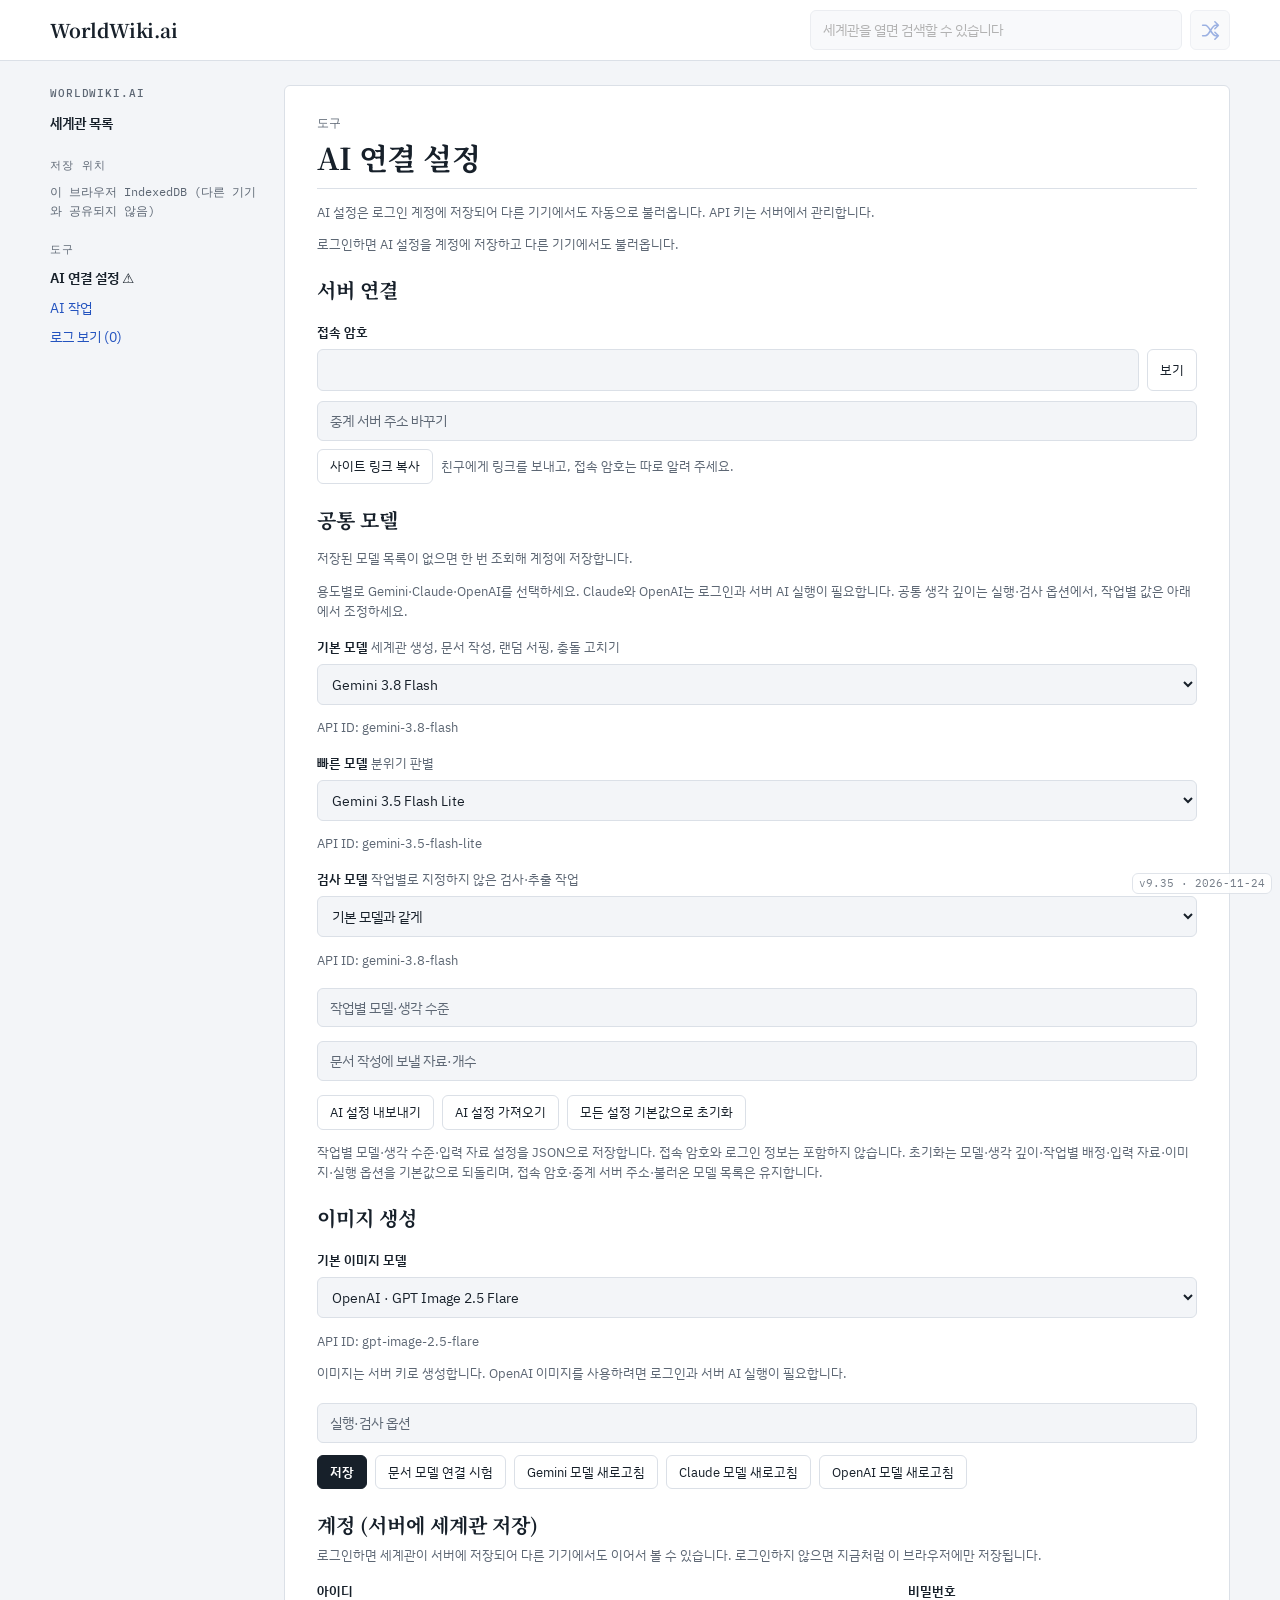
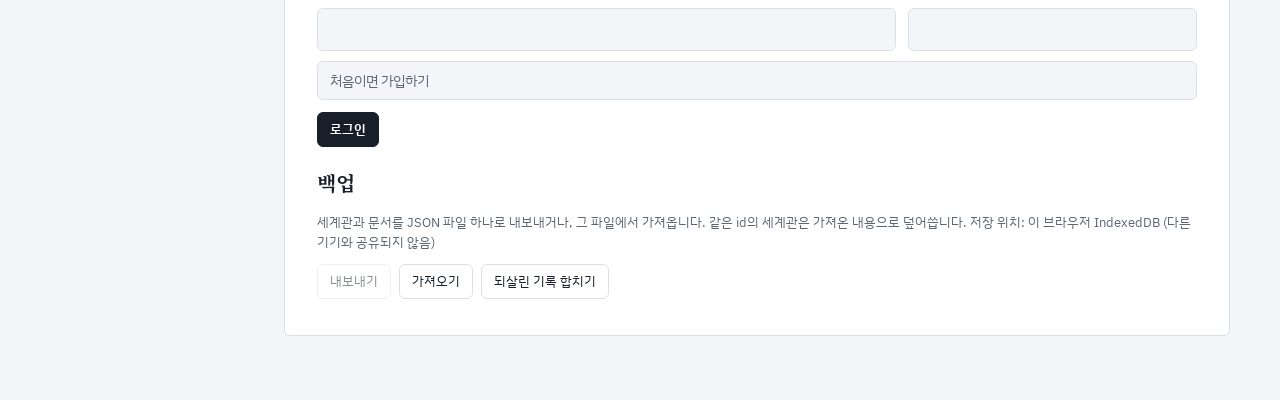
==== commit 1ee4d335: "v9.35: 조사로 정한 사실 기록·공유(decided), 일본어 섞인 응답은 한국어로 고침 Co-Authored-By: Claude Opus 5.5 <noreply@anthrop" ====
--- a/index.html
+++ b/index.html
@@ -3,7 +3,7 @@
 <link rel="preconnect" href="https://fonts.googleapis.com">
 <link rel="preconnect" href="https://fonts.gstatic.com" crossorigin>
 <link rel="stylesheet" href="https://fonts.googleapis.com/css2?family=IBM+Plex+Mono:wght@400;500&family=IBM+Plex+Sans+KR:wght@400;500;600&family=Noto+Serif+KR:wght@600;700&display=swap">
-<link rel="stylesheet" href="css/style.css?v=9.34">
+<link rel="stylesheet" href="css/style.css?v=9.35">
 
 <header class="top wrap">
   <div class="top-in">
@@ -24,38 +24,38 @@
 
 <!-- 스크립트는 이 순서대로 불러온다. 뒤 파일은 앞 파일의 이름을 쓴다.
      ?v= 는 배포 뒤 브라우저가 옛 파일을 쓰지 않게 하는 값이다. js/core.js의 APP_VERSION을 올릴 때 함께 올린다. -->
-<script src="js/core.js?v=9.34"></script>
-<script src="js/cost.js?v=9.34"></script>
-<script src="js/ai-settings.js?v=9.34"></script>
-<script src="js/gemini.js?v=9.34"></script>
-<script src="js/storage.js?v=9.34"></script>
-<script src="js/settings-sync.js?v=9.34"></script>
-<script src="js/model-catalog.js?v=9.34"></script>
-<script src="js/state.js?v=9.34"></script>
-<script src="js/jobs.js?v=9.34"></script>
-<script src="js/recovery.js?v=9.34"></script>
-<script src="js/pipeline-client.js?v=9.34"></script>
-<script src="js/story-model.js?v=9.34"></script>
-<script src="js/prompts.js?v=9.34"></script>
-<script src="js/actions.js?v=9.34"></script>
-<script src="js/consistency.js?v=9.34"></script>
-<script src="js/ledger.js?v=9.34"></script>
-<script src="js/fix.js?v=9.34"></script>
-<script src="js/edit-source.js?v=9.34"></script>
-<script src="js/prose.js?v=9.34"></script>
-<script src="js/images.js?v=9.34"></script>
-<script src="js/editor.js?v=9.34"></script>
-<script src="js/story.js?v=9.34"></script>
-<script src="js/story-chat.js?v=9.34"></script>
-<script src="js/render.js?v=9.34"></script>
-<script src="js/story-view.js?v=9.34"></script>
-<script src="js/story-arc.js?v=9.34"></script>
-<script src="js/discovery.js?v=9.34"></script>
-<script src="js/events.js?v=9.34"></script>
-<script src="js/link-select.js?v=9.34"></script>
-<script src="js/categories.js?v=9.34"></script>
-<script src="js/names.js?v=9.34"></script>
-<script src="js/boot.js?v=9.34"></script>
+<script src="js/core.js?v=9.35"></script>
+<script src="js/cost.js?v=9.35"></script>
+<script src="js/ai-settings.js?v=9.35"></script>
+<script src="js/gemini.js?v=9.35"></script>
+<script src="js/storage.js?v=9.35"></script>
+<script src="js/settings-sync.js?v=9.35"></script>
+<script src="js/model-catalog.js?v=9.35"></script>
+<script src="js/state.js?v=9.35"></script>
+<script src="js/jobs.js?v=9.35"></script>
+<script src="js/recovery.js?v=9.35"></script>
+<script src="js/pipeline-client.js?v=9.35"></script>
+<script src="js/story-model.js?v=9.35"></script>
+<script src="js/prompts.js?v=9.35"></script>
+<script src="js/actions.js?v=9.35"></script>
+<script src="js/consistency.js?v=9.35"></script>
+<script src="js/ledger.js?v=9.35"></script>
+<script src="js/fix.js?v=9.35"></script>
+<script src="js/edit-source.js?v=9.35"></script>
+<script src="js/prose.js?v=9.35"></script>
+<script src="js/images.js?v=9.35"></script>
+<script src="js/editor.js?v=9.35"></script>
+<script src="js/story.js?v=9.35"></script>
+<script src="js/story-chat.js?v=9.35"></script>
+<script src="js/render.js?v=9.35"></script>
+<script src="js/story-view.js?v=9.35"></script>
+<script src="js/story-arc.js?v=9.35"></script>
+<script src="js/discovery.js?v=9.35"></script>
+<script src="js/events.js?v=9.35"></script>
+<script src="js/link-select.js?v=9.35"></script>
+<script src="js/categories.js?v=9.35"></script>
+<script src="js/names.js?v=9.35"></script>
+<script src="js/boot.js?v=9.35"></script>
 
 
 </body></html>
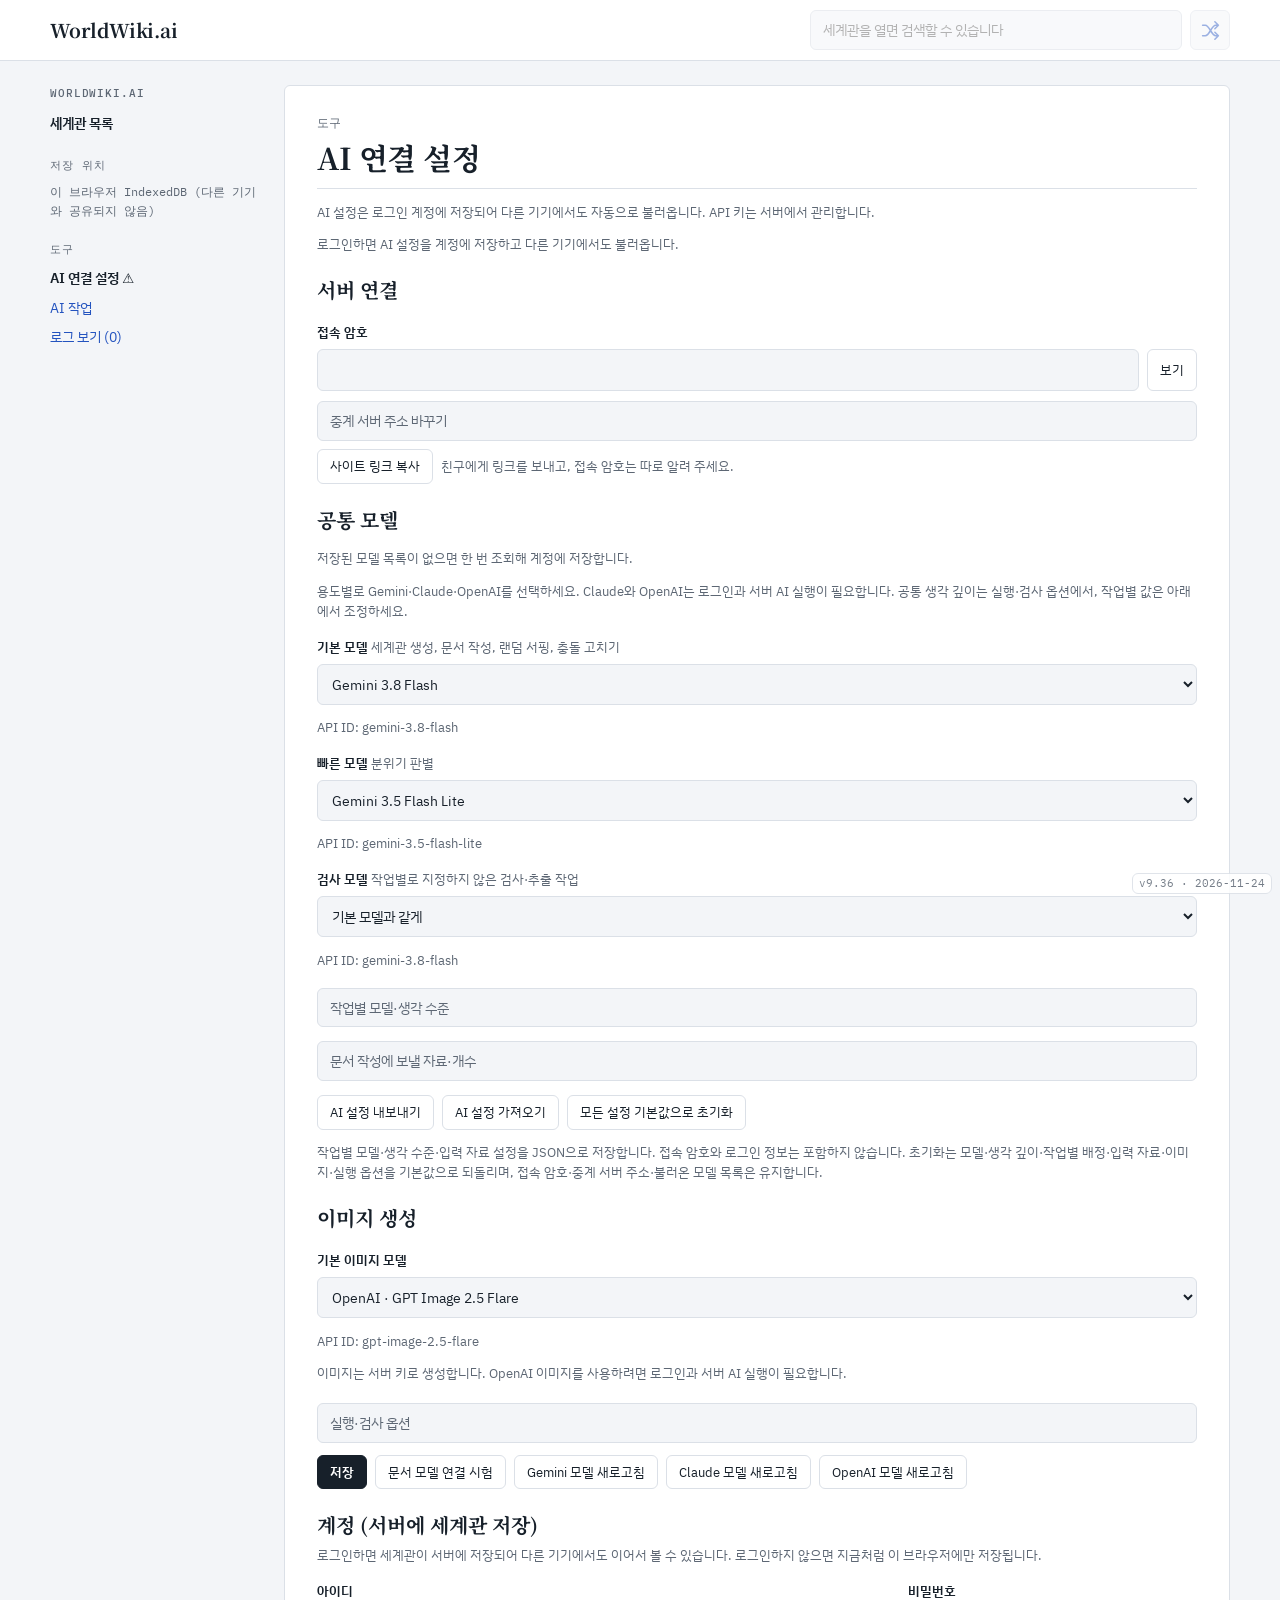
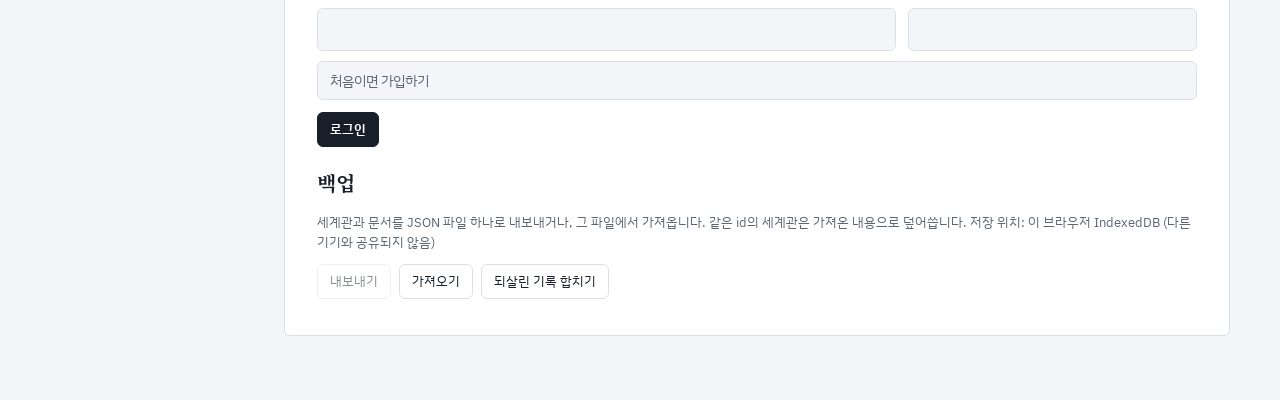
==== commit d7f527df: "v9.36: 바라는 이야기를 장마다 따르고, 새 인물을 바라면 수 제한보다 우선 Co-Authored-By: Claude Opus 5.5 <noreply@anthropic.com>" ====
--- a/index.html
+++ b/index.html
@@ -3,7 +3,7 @@
 <link rel="preconnect" href="https://fonts.googleapis.com">
 <link rel="preconnect" href="https://fonts.gstatic.com" crossorigin>
 <link rel="stylesheet" href="https://fonts.googleapis.com/css2?family=IBM+Plex+Mono:wght@400;500&family=IBM+Plex+Sans+KR:wght@400;500;600&family=Noto+Serif+KR:wght@600;700&display=swap">
-<link rel="stylesheet" href="css/style.css?v=9.35">
+<link rel="stylesheet" href="css/style.css?v=9.36">
 
 <header class="top wrap">
   <div class="top-in">
@@ -24,38 +24,38 @@
 
 <!-- 스크립트는 이 순서대로 불러온다. 뒤 파일은 앞 파일의 이름을 쓴다.
      ?v= 는 배포 뒤 브라우저가 옛 파일을 쓰지 않게 하는 값이다. js/core.js의 APP_VERSION을 올릴 때 함께 올린다. -->
-<script src="js/core.js?v=9.35"></script>
-<script src="js/cost.js?v=9.35"></script>
-<script src="js/ai-settings.js?v=9.35"></script>
-<script src="js/gemini.js?v=9.35"></script>
-<script src="js/storage.js?v=9.35"></script>
-<script src="js/settings-sync.js?v=9.35"></script>
-<script src="js/model-catalog.js?v=9.35"></script>
-<script src="js/state.js?v=9.35"></script>
-<script src="js/jobs.js?v=9.35"></script>
-<script src="js/recovery.js?v=9.35"></script>
-<script src="js/pipeline-client.js?v=9.35"></script>
-<script src="js/story-model.js?v=9.35"></script>
-<script src="js/prompts.js?v=9.35"></script>
-<script src="js/actions.js?v=9.35"></script>
-<script src="js/consistency.js?v=9.35"></script>
-<script src="js/ledger.js?v=9.35"></script>
-<script src="js/fix.js?v=9.35"></script>
-<script src="js/edit-source.js?v=9.35"></script>
-<script src="js/prose.js?v=9.35"></script>
-<script src="js/images.js?v=9.35"></script>
-<script src="js/editor.js?v=9.35"></script>
-<script src="js/story.js?v=9.35"></script>
-<script src="js/story-chat.js?v=9.35"></script>
-<script src="js/render.js?v=9.35"></script>
-<script src="js/story-view.js?v=9.35"></script>
-<script src="js/story-arc.js?v=9.35"></script>
-<script src="js/discovery.js?v=9.35"></script>
-<script src="js/events.js?v=9.35"></script>
-<script src="js/link-select.js?v=9.35"></script>
-<script src="js/categories.js?v=9.35"></script>
-<script src="js/names.js?v=9.35"></script>
-<script src="js/boot.js?v=9.35"></script>
+<script src="js/core.js?v=9.36"></script>
+<script src="js/cost.js?v=9.36"></script>
+<script src="js/ai-settings.js?v=9.36"></script>
+<script src="js/gemini.js?v=9.36"></script>
+<script src="js/storage.js?v=9.36"></script>
+<script src="js/settings-sync.js?v=9.36"></script>
+<script src="js/model-catalog.js?v=9.36"></script>
+<script src="js/state.js?v=9.36"></script>
+<script src="js/jobs.js?v=9.36"></script>
+<script src="js/recovery.js?v=9.36"></script>
+<script src="js/pipeline-client.js?v=9.36"></script>
+<script src="js/story-model.js?v=9.36"></script>
+<script src="js/prompts.js?v=9.36"></script>
+<script src="js/actions.js?v=9.36"></script>
+<script src="js/consistency.js?v=9.36"></script>
+<script src="js/ledger.js?v=9.36"></script>
+<script src="js/fix.js?v=9.36"></script>
+<script src="js/edit-source.js?v=9.36"></script>
+<script src="js/prose.js?v=9.36"></script>
+<script src="js/images.js?v=9.36"></script>
+<script src="js/editor.js?v=9.36"></script>
+<script src="js/story.js?v=9.36"></script>
+<script src="js/story-chat.js?v=9.36"></script>
+<script src="js/render.js?v=9.36"></script>
+<script src="js/story-view.js?v=9.36"></script>
+<script src="js/story-arc.js?v=9.36"></script>
+<script src="js/discovery.js?v=9.36"></script>
+<script src="js/events.js?v=9.36"></script>
+<script src="js/link-select.js?v=9.36"></script>
+<script src="js/categories.js?v=9.36"></script>
+<script src="js/names.js?v=9.36"></script>
+<script src="js/boot.js?v=9.36"></script>
 
 
 </body></html>
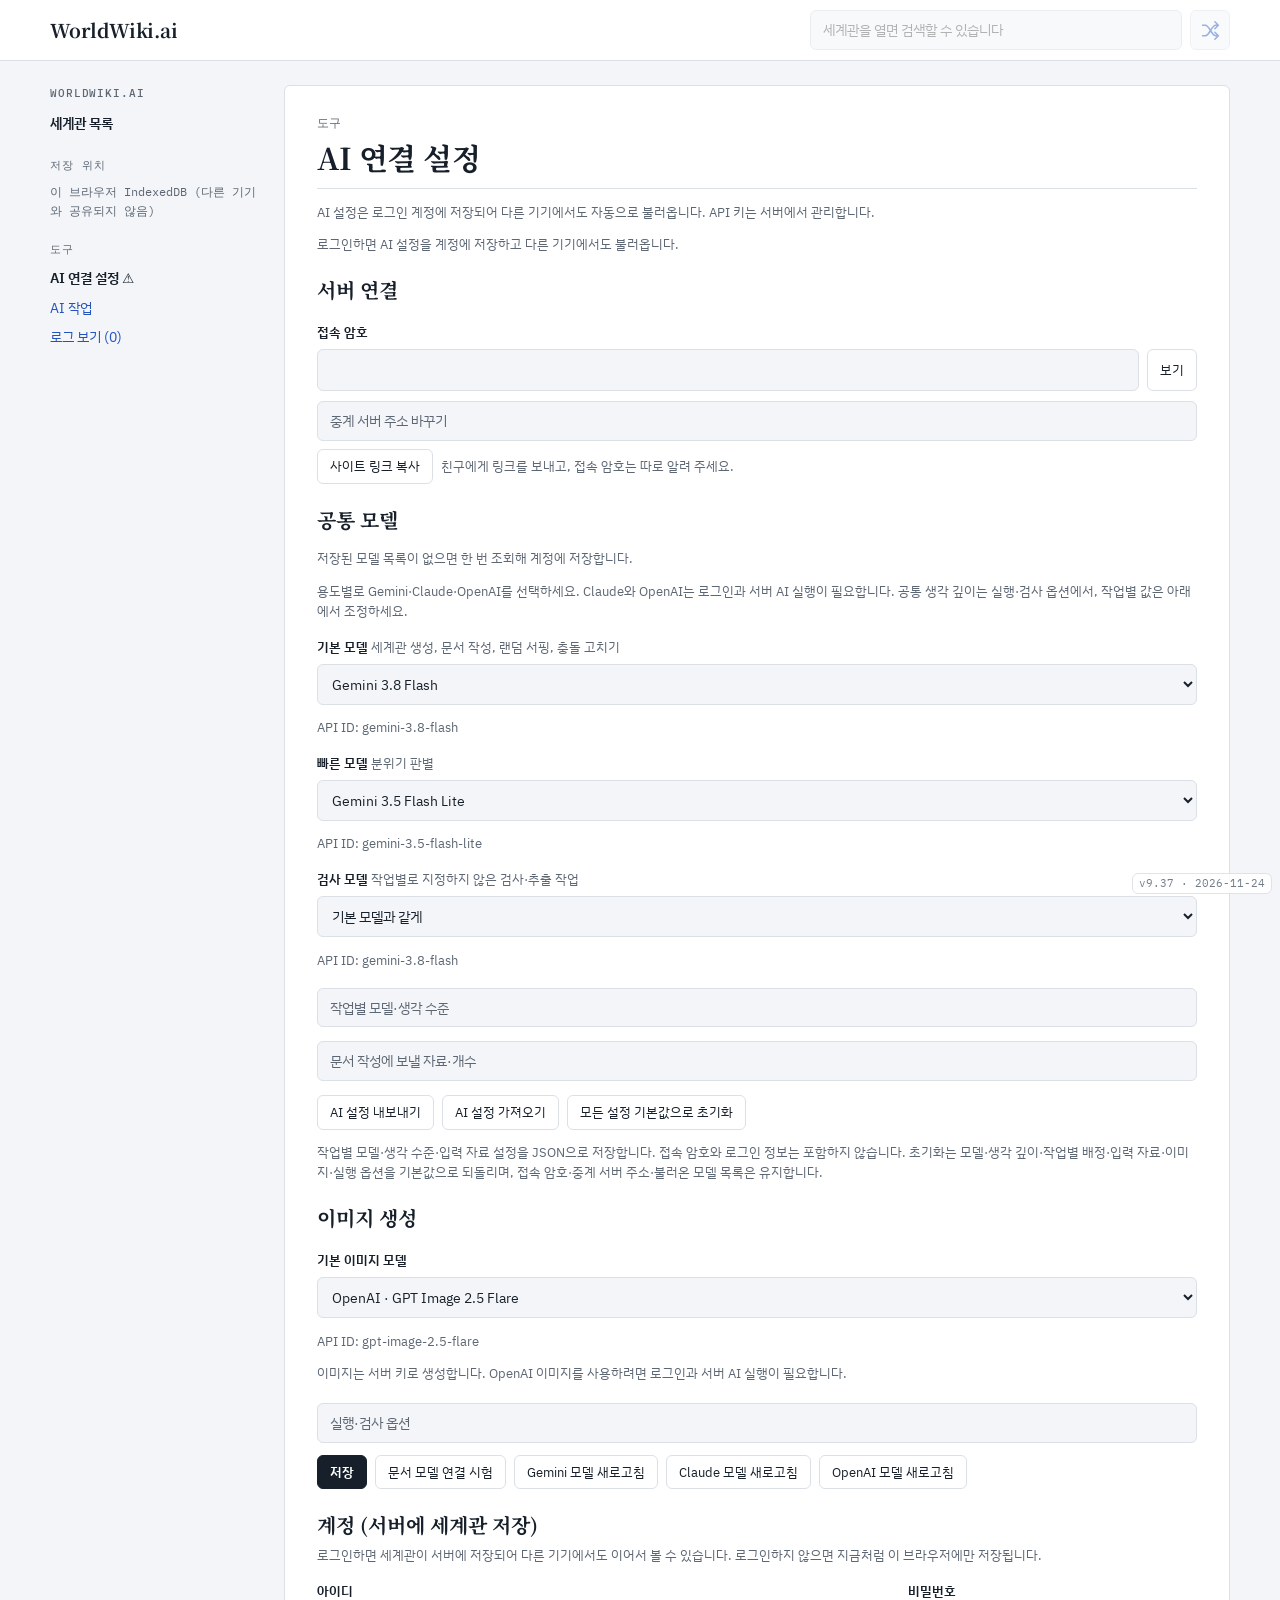
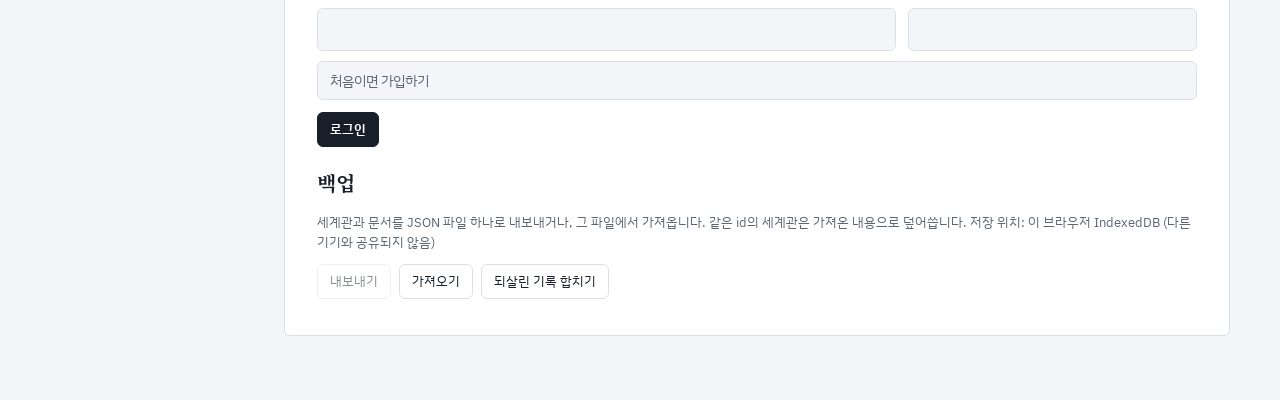
==== commit 52302f2e: "v9.37: 서버가 세계관 덮어쓰기를 막음(마지막으로 받은 기록 위에서만 저장, 아니면 합치기), 예전 앱 올리기 차단, 되살린 기록 zip 바로 읽기 Co-Authored-By:" ====
--- a/index.html
+++ b/index.html
@@ -3,7 +3,7 @@
 <link rel="preconnect" href="https://fonts.googleapis.com">
 <link rel="preconnect" href="https://fonts.gstatic.com" crossorigin>
 <link rel="stylesheet" href="https://fonts.googleapis.com/css2?family=IBM+Plex+Mono:wght@400;500&family=IBM+Plex+Sans+KR:wght@400;500;600&family=Noto+Serif+KR:wght@600;700&display=swap">
-<link rel="stylesheet" href="css/style.css?v=9.36">
+<link rel="stylesheet" href="css/style.css?v=9.37">
 
 <header class="top wrap">
   <div class="top-in">
@@ -24,38 +24,38 @@
 
 <!-- 스크립트는 이 순서대로 불러온다. 뒤 파일은 앞 파일의 이름을 쓴다.
      ?v= 는 배포 뒤 브라우저가 옛 파일을 쓰지 않게 하는 값이다. js/core.js의 APP_VERSION을 올릴 때 함께 올린다. -->
-<script src="js/core.js?v=9.36"></script>
-<script src="js/cost.js?v=9.36"></script>
-<script src="js/ai-settings.js?v=9.36"></script>
-<script src="js/gemini.js?v=9.36"></script>
-<script src="js/storage.js?v=9.36"></script>
-<script src="js/settings-sync.js?v=9.36"></script>
-<script src="js/model-catalog.js?v=9.36"></script>
-<script src="js/state.js?v=9.36"></script>
-<script src="js/jobs.js?v=9.36"></script>
-<script src="js/recovery.js?v=9.36"></script>
-<script src="js/pipeline-client.js?v=9.36"></script>
-<script src="js/story-model.js?v=9.36"></script>
-<script src="js/prompts.js?v=9.36"></script>
-<script src="js/actions.js?v=9.36"></script>
-<script src="js/consistency.js?v=9.36"></script>
-<script src="js/ledger.js?v=9.36"></script>
-<script src="js/fix.js?v=9.36"></script>
-<script src="js/edit-source.js?v=9.36"></script>
-<script src="js/prose.js?v=9.36"></script>
-<script src="js/images.js?v=9.36"></script>
-<script src="js/editor.js?v=9.36"></script>
-<script src="js/story.js?v=9.36"></script>
-<script src="js/story-chat.js?v=9.36"></script>
-<script src="js/render.js?v=9.36"></script>
-<script src="js/story-view.js?v=9.36"></script>
-<script src="js/story-arc.js?v=9.36"></script>
-<script src="js/discovery.js?v=9.36"></script>
-<script src="js/events.js?v=9.36"></script>
-<script src="js/link-select.js?v=9.36"></script>
-<script src="js/categories.js?v=9.36"></script>
-<script src="js/names.js?v=9.36"></script>
-<script src="js/boot.js?v=9.36"></script>
+<script src="js/core.js?v=9.37"></script>
+<script src="js/cost.js?v=9.37"></script>
+<script src="js/ai-settings.js?v=9.37"></script>
+<script src="js/gemini.js?v=9.37"></script>
+<script src="js/storage.js?v=9.37"></script>
+<script src="js/settings-sync.js?v=9.37"></script>
+<script src="js/model-catalog.js?v=9.37"></script>
+<script src="js/state.js?v=9.37"></script>
+<script src="js/jobs.js?v=9.37"></script>
+<script src="js/recovery.js?v=9.37"></script>
+<script src="js/pipeline-client.js?v=9.37"></script>
+<script src="js/story-model.js?v=9.37"></script>
+<script src="js/prompts.js?v=9.37"></script>
+<script src="js/actions.js?v=9.37"></script>
+<script src="js/consistency.js?v=9.37"></script>
+<script src="js/ledger.js?v=9.37"></script>
+<script src="js/fix.js?v=9.37"></script>
+<script src="js/edit-source.js?v=9.37"></script>
+<script src="js/prose.js?v=9.37"></script>
+<script src="js/images.js?v=9.37"></script>
+<script src="js/editor.js?v=9.37"></script>
+<script src="js/story.js?v=9.37"></script>
+<script src="js/story-chat.js?v=9.37"></script>
+<script src="js/render.js?v=9.37"></script>
+<script src="js/story-view.js?v=9.37"></script>
+<script src="js/story-arc.js?v=9.37"></script>
+<script src="js/discovery.js?v=9.37"></script>
+<script src="js/events.js?v=9.37"></script>
+<script src="js/link-select.js?v=9.37"></script>
+<script src="js/categories.js?v=9.37"></script>
+<script src="js/names.js?v=9.37"></script>
+<script src="js/boot.js?v=9.37"></script>
 
 
 </body></html>
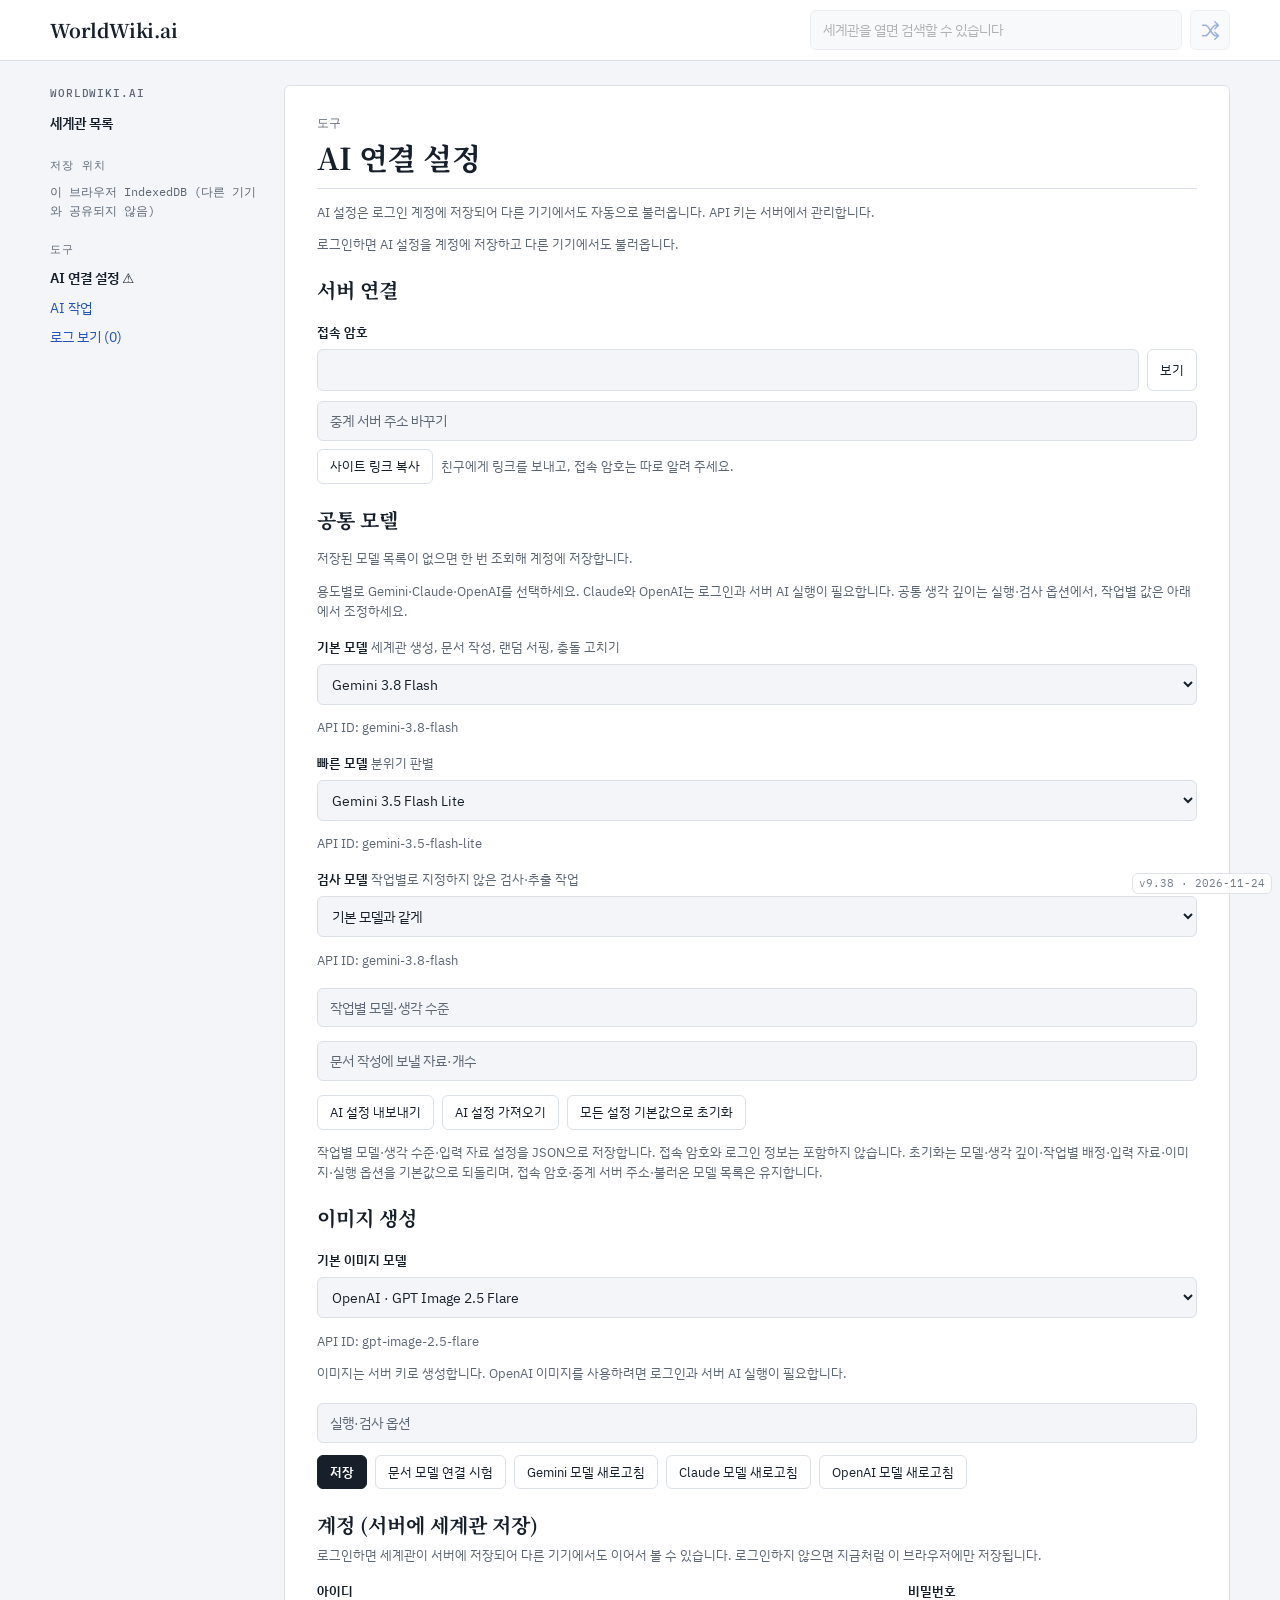
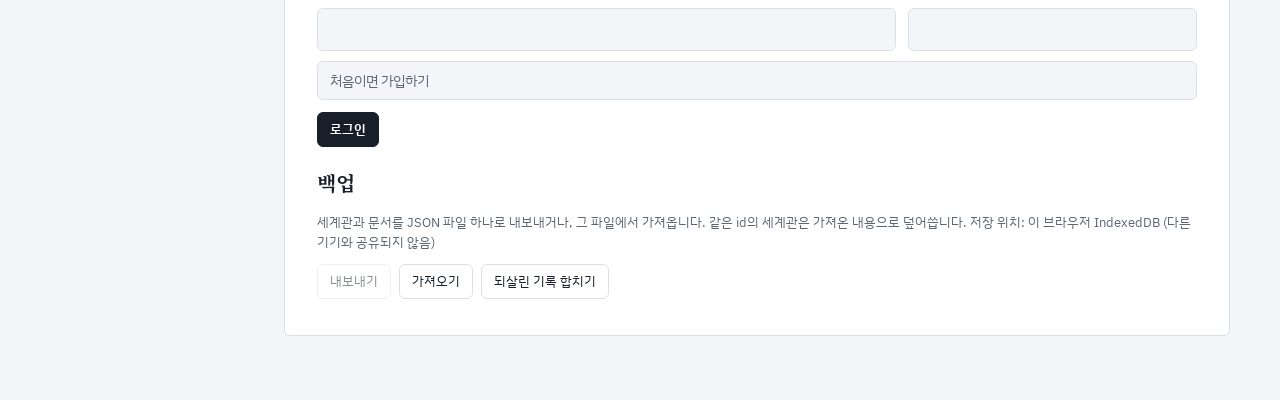
==== commit e791f5fb: "v9.38: 되살리기에 문서도 포함(가장 많이 나아간 시점의 문서로 되돌림) Co-Authored-By: Claude Opus 5.5 <noreply@anthropic.com> C" ====
--- a/index.html
+++ b/index.html
@@ -3,7 +3,7 @@
 <link rel="preconnect" href="https://fonts.googleapis.com">
 <link rel="preconnect" href="https://fonts.gstatic.com" crossorigin>
 <link rel="stylesheet" href="https://fonts.googleapis.com/css2?family=IBM+Plex+Mono:wght@400;500&family=IBM+Plex+Sans+KR:wght@400;500;600&family=Noto+Serif+KR:wght@600;700&display=swap">
-<link rel="stylesheet" href="css/style.css?v=9.37">
+<link rel="stylesheet" href="css/style.css?v=9.38">
 
 <header class="top wrap">
   <div class="top-in">
@@ -24,38 +24,38 @@
 
 <!-- 스크립트는 이 순서대로 불러온다. 뒤 파일은 앞 파일의 이름을 쓴다.
      ?v= 는 배포 뒤 브라우저가 옛 파일을 쓰지 않게 하는 값이다. js/core.js의 APP_VERSION을 올릴 때 함께 올린다. -->
-<script src="js/core.js?v=9.37"></script>
-<script src="js/cost.js?v=9.37"></script>
-<script src="js/ai-settings.js?v=9.37"></script>
-<script src="js/gemini.js?v=9.37"></script>
-<script src="js/storage.js?v=9.37"></script>
-<script src="js/settings-sync.js?v=9.37"></script>
-<script src="js/model-catalog.js?v=9.37"></script>
-<script src="js/state.js?v=9.37"></script>
-<script src="js/jobs.js?v=9.37"></script>
-<script src="js/recovery.js?v=9.37"></script>
-<script src="js/pipeline-client.js?v=9.37"></script>
-<script src="js/story-model.js?v=9.37"></script>
-<script src="js/prompts.js?v=9.37"></script>
-<script src="js/actions.js?v=9.37"></script>
-<script src="js/consistency.js?v=9.37"></script>
-<script src="js/ledger.js?v=9.37"></script>
-<script src="js/fix.js?v=9.37"></script>
-<script src="js/edit-source.js?v=9.37"></script>
-<script src="js/prose.js?v=9.37"></script>
-<script src="js/images.js?v=9.37"></script>
-<script src="js/editor.js?v=9.37"></script>
-<script src="js/story.js?v=9.37"></script>
-<script src="js/story-chat.js?v=9.37"></script>
-<script src="js/render.js?v=9.37"></script>
-<script src="js/story-view.js?v=9.37"></script>
-<script src="js/story-arc.js?v=9.37"></script>
-<script src="js/discovery.js?v=9.37"></script>
-<script src="js/events.js?v=9.37"></script>
-<script src="js/link-select.js?v=9.37"></script>
-<script src="js/categories.js?v=9.37"></script>
-<script src="js/names.js?v=9.37"></script>
-<script src="js/boot.js?v=9.37"></script>
+<script src="js/core.js?v=9.38"></script>
+<script src="js/cost.js?v=9.38"></script>
+<script src="js/ai-settings.js?v=9.38"></script>
+<script src="js/gemini.js?v=9.38"></script>
+<script src="js/storage.js?v=9.38"></script>
+<script src="js/settings-sync.js?v=9.38"></script>
+<script src="js/model-catalog.js?v=9.38"></script>
+<script src="js/state.js?v=9.38"></script>
+<script src="js/jobs.js?v=9.38"></script>
+<script src="js/recovery.js?v=9.38"></script>
+<script src="js/pipeline-client.js?v=9.38"></script>
+<script src="js/story-model.js?v=9.38"></script>
+<script src="js/prompts.js?v=9.38"></script>
+<script src="js/actions.js?v=9.38"></script>
+<script src="js/consistency.js?v=9.38"></script>
+<script src="js/ledger.js?v=9.38"></script>
+<script src="js/fix.js?v=9.38"></script>
+<script src="js/edit-source.js?v=9.38"></script>
+<script src="js/prose.js?v=9.38"></script>
+<script src="js/images.js?v=9.38"></script>
+<script src="js/editor.js?v=9.38"></script>
+<script src="js/story.js?v=9.38"></script>
+<script src="js/story-chat.js?v=9.38"></script>
+<script src="js/render.js?v=9.38"></script>
+<script src="js/story-view.js?v=9.38"></script>
+<script src="js/story-arc.js?v=9.38"></script>
+<script src="js/discovery.js?v=9.38"></script>
+<script src="js/events.js?v=9.38"></script>
+<script src="js/link-select.js?v=9.38"></script>
+<script src="js/categories.js?v=9.38"></script>
+<script src="js/names.js?v=9.38"></script>
+<script src="js/boot.js?v=9.38"></script>
 
 
 </body></html>
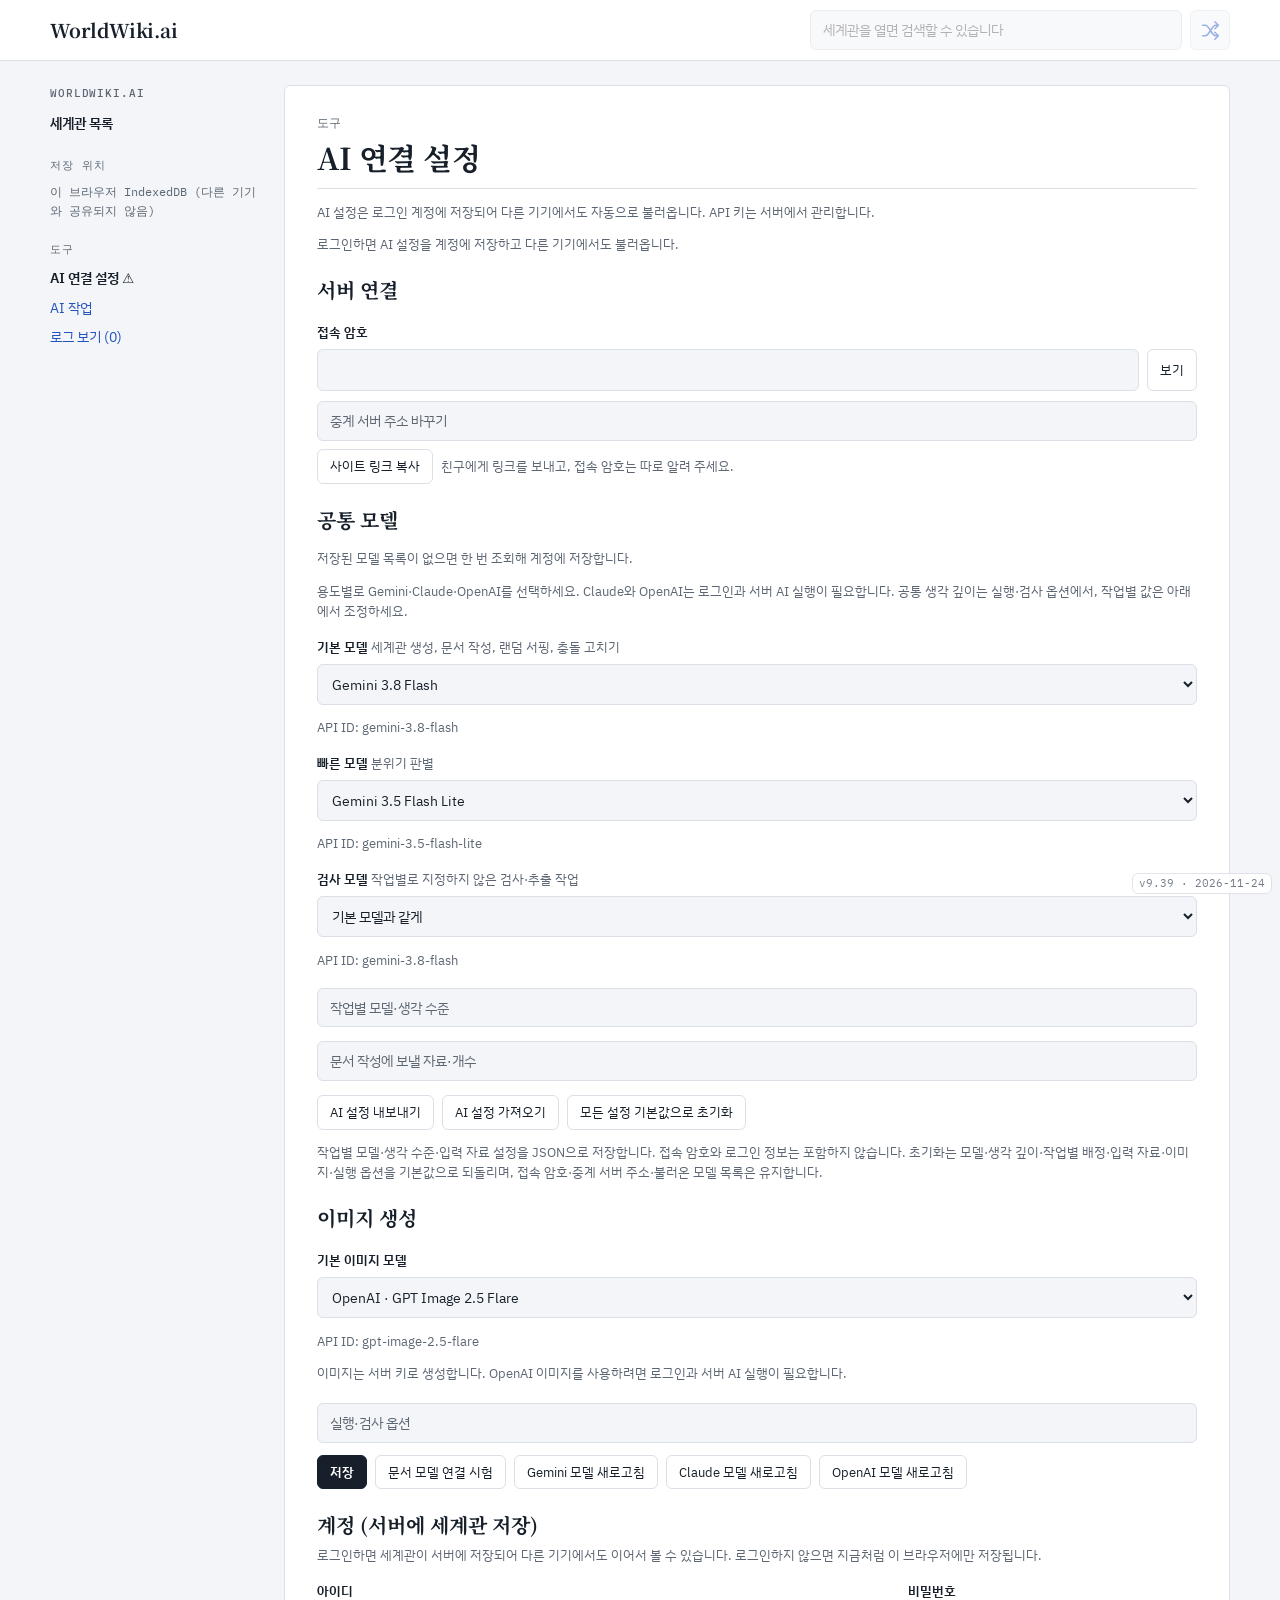
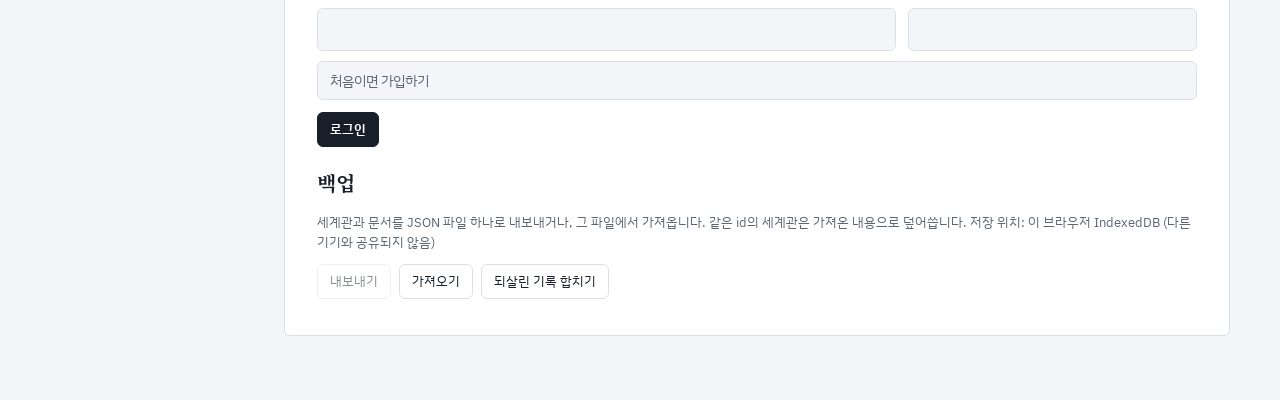
==== commit b4929462: "v9.39: 대화에 나온 인물·항목의 문서 요지를 주어 성별·소속·생사를 어긋나게 지어내지 않게 Co-Authored-By: Claude Opus 5.5 <noreply@anthr" ====
--- a/index.html
+++ b/index.html
@@ -3,7 +3,7 @@
 <link rel="preconnect" href="https://fonts.googleapis.com">
 <link rel="preconnect" href="https://fonts.gstatic.com" crossorigin>
 <link rel="stylesheet" href="https://fonts.googleapis.com/css2?family=IBM+Plex+Mono:wght@400;500&family=IBM+Plex+Sans+KR:wght@400;500;600&family=Noto+Serif+KR:wght@600;700&display=swap">
-<link rel="stylesheet" href="css/style.css?v=9.38">
+<link rel="stylesheet" href="css/style.css?v=9.39">
 
 <header class="top wrap">
   <div class="top-in">
@@ -24,38 +24,38 @@
 
 <!-- 스크립트는 이 순서대로 불러온다. 뒤 파일은 앞 파일의 이름을 쓴다.
      ?v= 는 배포 뒤 브라우저가 옛 파일을 쓰지 않게 하는 값이다. js/core.js의 APP_VERSION을 올릴 때 함께 올린다. -->
-<script src="js/core.js?v=9.38"></script>
-<script src="js/cost.js?v=9.38"></script>
-<script src="js/ai-settings.js?v=9.38"></script>
-<script src="js/gemini.js?v=9.38"></script>
-<script src="js/storage.js?v=9.38"></script>
-<script src="js/settings-sync.js?v=9.38"></script>
-<script src="js/model-catalog.js?v=9.38"></script>
-<script src="js/state.js?v=9.38"></script>
-<script src="js/jobs.js?v=9.38"></script>
-<script src="js/recovery.js?v=9.38"></script>
-<script src="js/pipeline-client.js?v=9.38"></script>
-<script src="js/story-model.js?v=9.38"></script>
-<script src="js/prompts.js?v=9.38"></script>
-<script src="js/actions.js?v=9.38"></script>
-<script src="js/consistency.js?v=9.38"></script>
-<script src="js/ledger.js?v=9.38"></script>
-<script src="js/fix.js?v=9.38"></script>
-<script src="js/edit-source.js?v=9.38"></script>
-<script src="js/prose.js?v=9.38"></script>
-<script src="js/images.js?v=9.38"></script>
-<script src="js/editor.js?v=9.38"></script>
-<script src="js/story.js?v=9.38"></script>
-<script src="js/story-chat.js?v=9.38"></script>
-<script src="js/render.js?v=9.38"></script>
-<script src="js/story-view.js?v=9.38"></script>
-<script src="js/story-arc.js?v=9.38"></script>
-<script src="js/discovery.js?v=9.38"></script>
-<script src="js/events.js?v=9.38"></script>
-<script src="js/link-select.js?v=9.38"></script>
-<script src="js/categories.js?v=9.38"></script>
-<script src="js/names.js?v=9.38"></script>
-<script src="js/boot.js?v=9.38"></script>
+<script src="js/core.js?v=9.39"></script>
+<script src="js/cost.js?v=9.39"></script>
+<script src="js/ai-settings.js?v=9.39"></script>
+<script src="js/gemini.js?v=9.39"></script>
+<script src="js/storage.js?v=9.39"></script>
+<script src="js/settings-sync.js?v=9.39"></script>
+<script src="js/model-catalog.js?v=9.39"></script>
+<script src="js/state.js?v=9.39"></script>
+<script src="js/jobs.js?v=9.39"></script>
+<script src="js/recovery.js?v=9.39"></script>
+<script src="js/pipeline-client.js?v=9.39"></script>
+<script src="js/story-model.js?v=9.39"></script>
+<script src="js/prompts.js?v=9.39"></script>
+<script src="js/actions.js?v=9.39"></script>
+<script src="js/consistency.js?v=9.39"></script>
+<script src="js/ledger.js?v=9.39"></script>
+<script src="js/fix.js?v=9.39"></script>
+<script src="js/edit-source.js?v=9.39"></script>
+<script src="js/prose.js?v=9.39"></script>
+<script src="js/images.js?v=9.39"></script>
+<script src="js/editor.js?v=9.39"></script>
+<script src="js/story.js?v=9.39"></script>
+<script src="js/story-chat.js?v=9.39"></script>
+<script src="js/render.js?v=9.39"></script>
+<script src="js/story-view.js?v=9.39"></script>
+<script src="js/story-arc.js?v=9.39"></script>
+<script src="js/discovery.js?v=9.39"></script>
+<script src="js/events.js?v=9.39"></script>
+<script src="js/link-select.js?v=9.39"></script>
+<script src="js/categories.js?v=9.39"></script>
+<script src="js/names.js?v=9.39"></script>
+<script src="js/boot.js?v=9.39"></script>
 
 
 </body></html>
